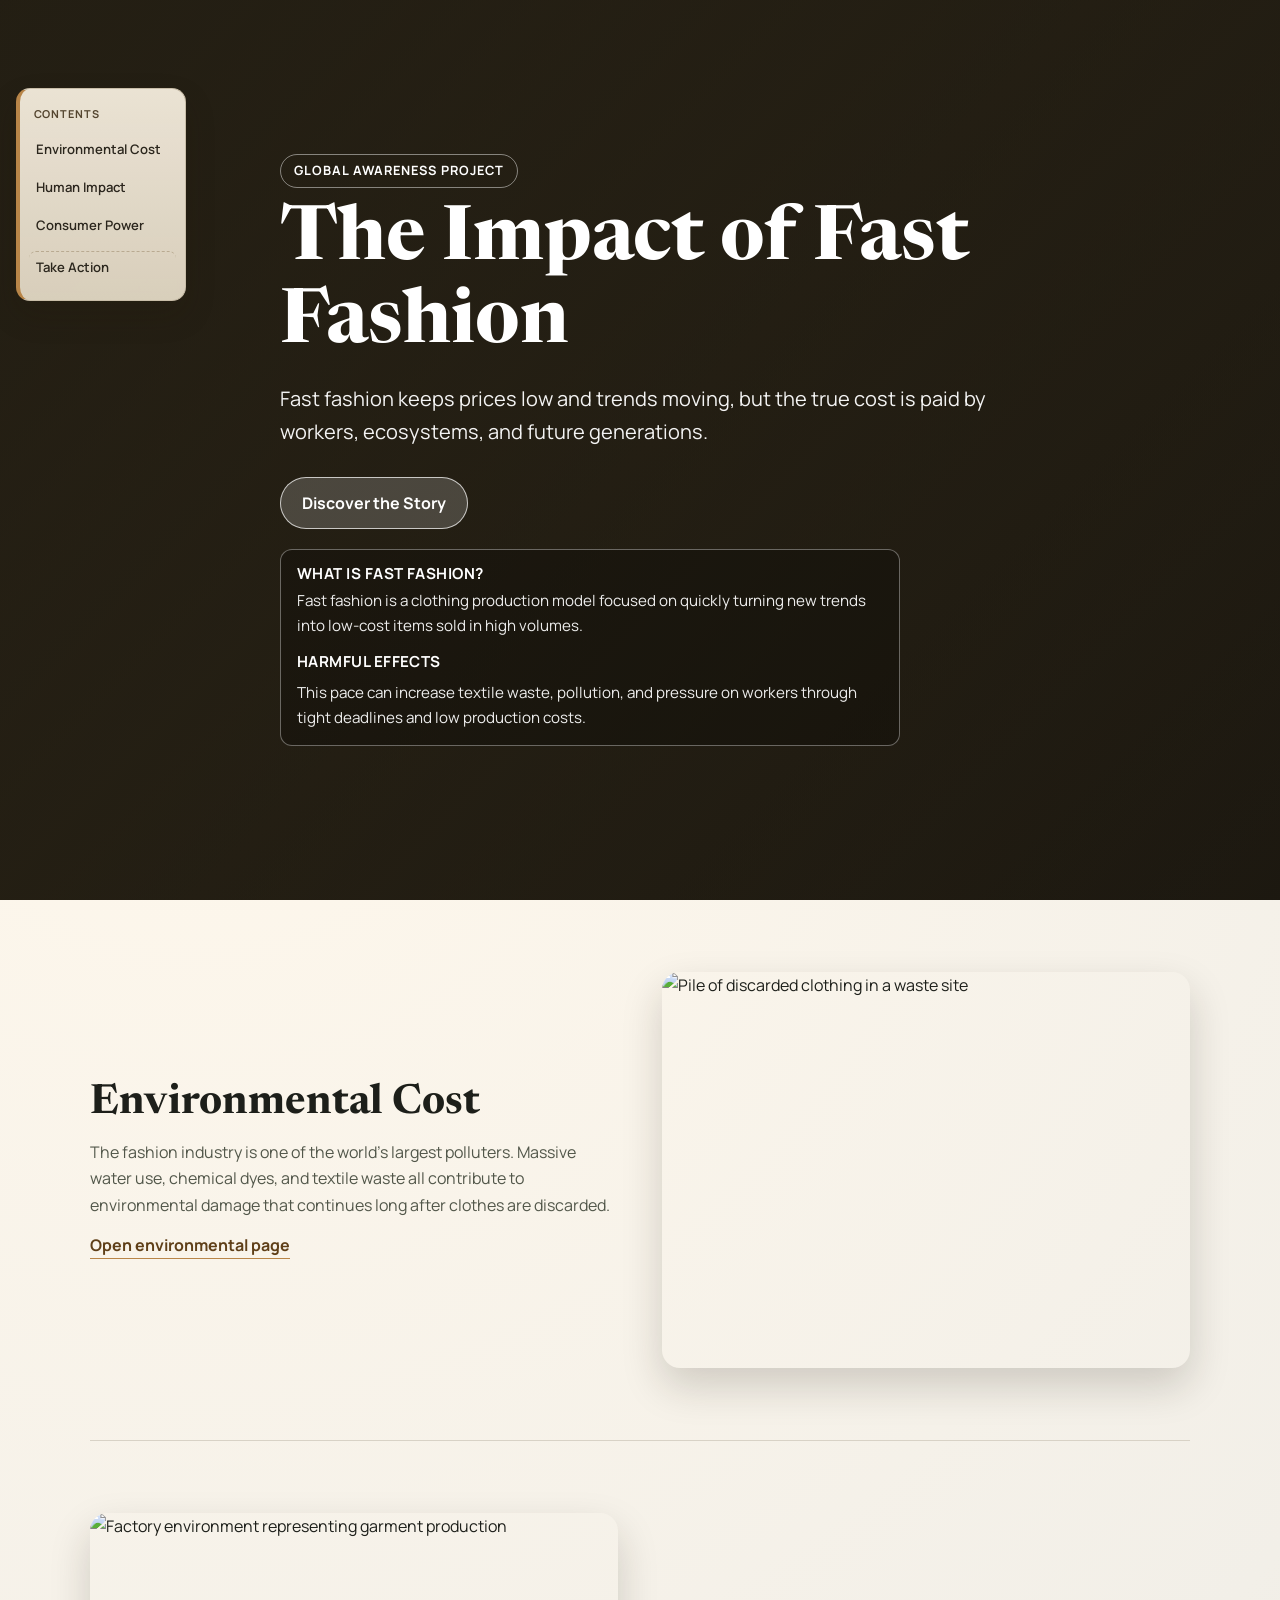
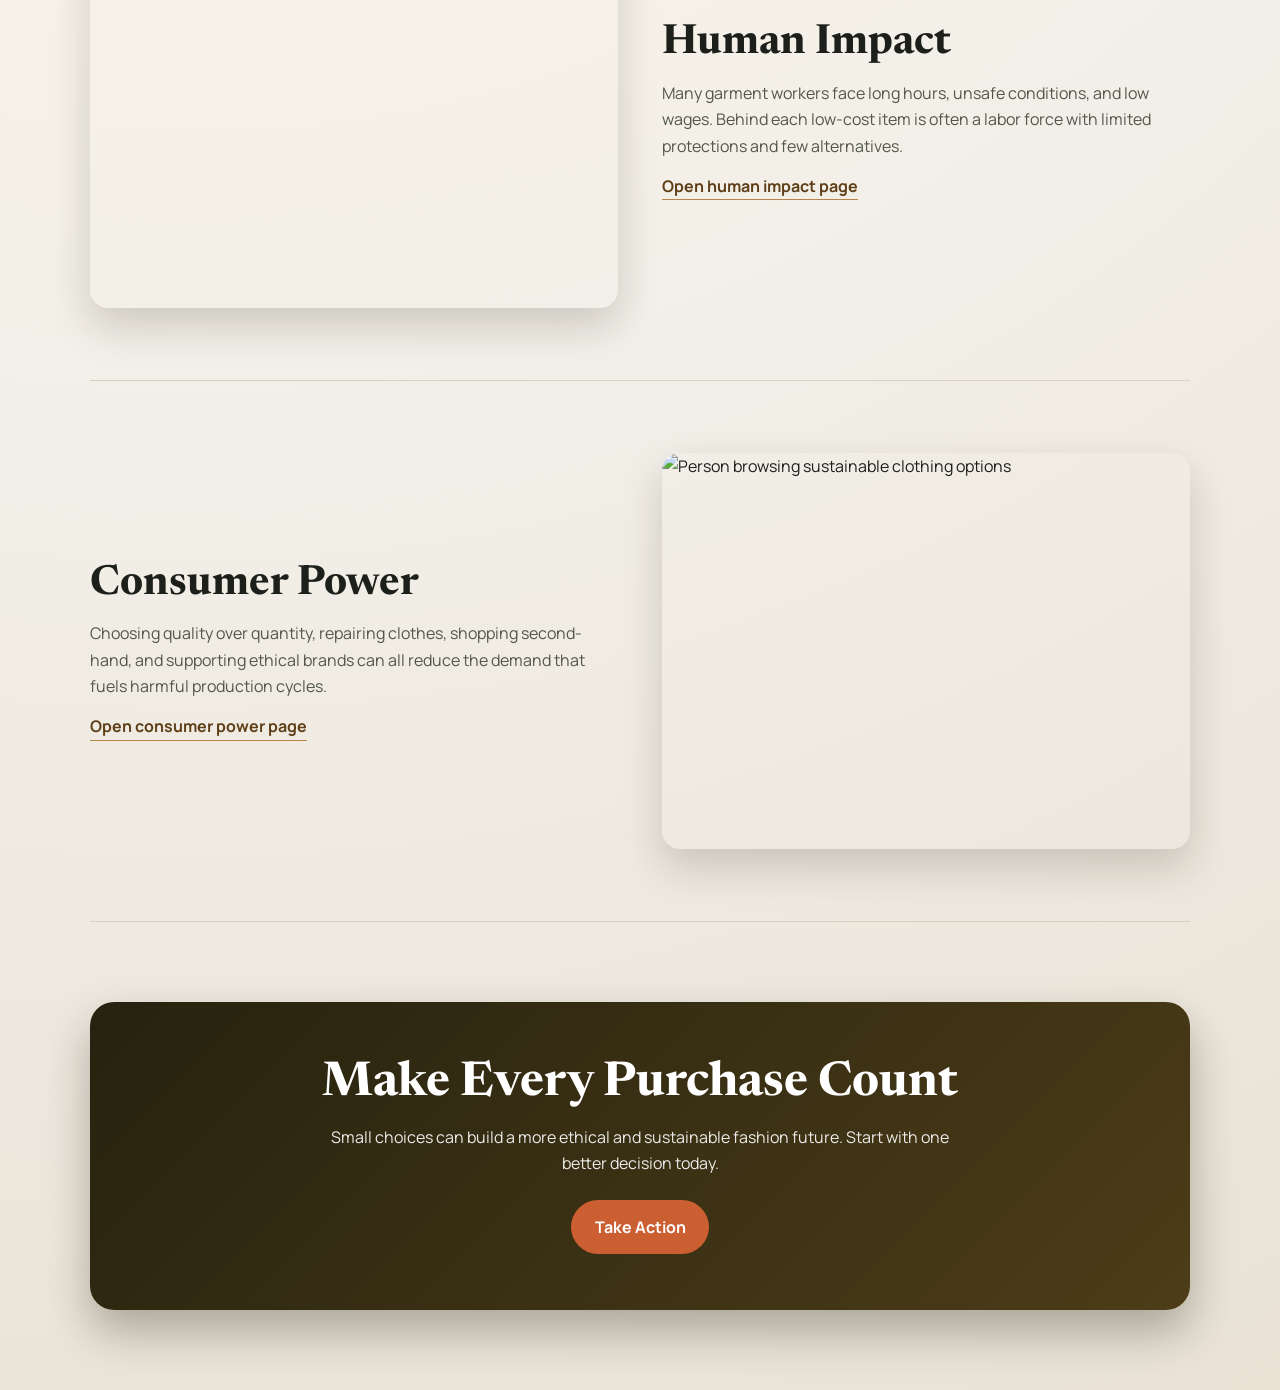
==== index.html @ 941bc2c7 "added new section" ====
<!doctype html>
<html lang="en">
  <head>
    <meta charset="UTF-8" />
    <meta name="viewport" content="width=device-width, initial-scale=1.0" />
    <title>The Impact of Fast Fashion</title>
    <meta
      name="description"
      content="Explore how fast fashion affects people, the planet, and what we can do to build a better future."
    />
    <link rel="preconnect" href="https://fonts.googleapis.com" />
    <link rel="preconnect" href="https://fonts.gstatic.com" crossorigin />
    <link
      href="https://fonts.googleapis.com/css2?family=Manrope:wght@400;500;700;800&family=Newsreader:opsz,wght@6..72,600;6..72,700&display=swap"
      rel="stylesheet"
    />
    <link rel="stylesheet" href="styles.css" />
  </head>
  <body>
    <nav class="toc" aria-label="Table of contents">
      <p class="toc-title">Contents</p>
      <a href="environmental.html">Environmental Cost</a>
      <a href="human-impact.html">Human Impact</a>
      <a href="consumer-power.html">Consumer Power</a>
      <a class="toc-separate-link" href="take-action.html">Take Action</a>
    </nav>

    <header class="hero" id="top" data-image-key="hero">
      <div class="overlay"></div>
      <div class="hero-content container">
        <p class="eyebrow">Global Awareness Project</p>
        <h1>The Impact of Fast Fashion</h1>
        <p class="intro">
          Fast fashion keeps prices low and trends moving, but the true cost is paid by workers,
          ecosystems, and future generations.
        </p>
        <a class="hero-link" href="#sections">Discover the Story</a>

        <section class="hero-explainer" aria-label="Fast fashion explainer">
          <h2>What is fast fashion?</h2>
          <p>
            Fast fashion is a clothing production model focused on quickly turning new trends into
            low-cost items sold in high volumes.
          </p>
          <h3>Harmful effects</h3>
          <p>
            This pace can increase textile waste, pollution, and pressure on workers through tight
            deadlines and low production costs.
          </p>
        </section>
      </div>
    </header>

    <main id="sections">
      <section class="content-section container reveal-section" id="environmental">
        <div class="text-block">
          <h2>Environmental Cost</h2>
          <p>
            The fashion industry is one of the world’s largest polluters. Massive water use,
            chemical dyes, and textile waste all contribute to environmental damage that continues
            long after clothes are discarded.
          </p>
          <p><a class="section-link" href="environmental.html">Open environmental page</a></p>
        </div>
        <div class="image-block">
          <img
            src="https://via.placeholder.com/1200x800?text=Add+Environmental+Image+URL"
            data-image-key="environmental"
            alt="Pile of discarded clothing in a waste site"
            loading="lazy"
          />
        </div>
      </section>

      <section class="content-section reverse container reveal-section" id="human">
        <div class="text-block">
          <h2>Human Impact</h2>
          <p>
            Many garment workers face long hours, unsafe conditions, and low wages. Behind each
            low-cost item is often a labor force with limited protections and few alternatives.
          </p>
          <p><a class="section-link" href="human-impact.html">Open human impact page</a></p>
        </div>
        <div class="image-block">
          <img
            src="https://via.placeholder.com/1200x800?text=Add+Human+Impact+Image+URL"
            data-image-key="human"
            alt="Factory environment representing garment production"
            loading="lazy"
          />
        </div>
      </section>

      <section class="content-section container reveal-section" id="consumer">
        <div class="text-block">
          <h2>Consumer Power</h2>
          <p>
            Choosing quality over quantity, repairing clothes, shopping second-hand, and supporting
            ethical brands can all reduce the demand that fuels harmful production cycles.
          </p>
          <p><a class="section-link" href="consumer-power.html">Open consumer power page</a></p>
        </div>
        <div class="image-block">
          <img
            src="https://via.placeholder.com/1200x800?text=Add+Consumer+Power+Image+URL"
            data-image-key="consumer"
            alt="Person browsing sustainable clothing options"
            loading="lazy"
          />
        </div>
      </section>

      <section class="cta reveal-section" id="action">
        <div class="container cta-inner">
          <h2>Make Every Purchase Count</h2>
          <p>
            Small choices can build a more ethical and sustainable fashion future. Start with one
            better decision today.
          </p>
          <div class="cta-actions">
            <a class="cta-button" href="take-action.html">Take Action</a>
          </div>
        </div>
      </section>
    </main>
    <script src="image-urls.js"></script>
    <script src="script.js"></script>
  </body>
</html>
---- styles.css ----
:root {
  --bg: #f2efe8;
  --surface: #fffdf8;
  --text: #1d1f1a;
  --muted: #52574a;
  --accent: #cc5f32;
  --accent-dark: #a24723;
  --line: #d8d2c6;
}

* {
  box-sizing: border-box;
  margin: 0;
  padding: 0;
}

html {
  scroll-behavior: smooth;
}

body {
  font-family: "Manrope", sans-serif;
  color: var(--text);
  background: radial-gradient(circle at 15% 20%, #fff8ec 0%, var(--bg) 55%, #e9e2d5 100%);
  line-height: 1.65;
}

img {
  display: block;
  width: 100%;
  height: auto;
}

.container {
  width: min(1100px, 92%);
  margin: 0 auto;
}

.toc {
  position: fixed;
  top: 5.5rem;
  bottom: auto;
  left: 1rem;
  z-index: 30;
  display: flex;
  flex-direction: column;
  gap: 0.35rem;
  justify-content: flex-start;
  width: min(170px, 24vw);
  max-height: 58vh;
  background: linear-gradient(180deg, rgba(243, 235, 220, 0.96), rgba(236, 226, 206, 0.9));
  border: 1px solid #c8bda8;
  border-left: 4px solid #b88548;
  border-radius: 14px;
  padding: 1rem 0.55rem;
  backdrop-filter: blur(4px);
  box-shadow: 0 14px 30px rgba(35, 26, 11, 0.2);
}

.toc-title {
  font-size: 0.68rem;
  letter-spacing: 0.08em;
  text-transform: uppercase;
  color: #54452f;
  font-weight: 700;
  margin-bottom: 0.35rem;
  padding: 0 0.3rem;
}

.toc a {
  text-decoration: none;
  color: #2b261d;
  font-size: 0.82rem;
  font-weight: 600;
  padding: 0.45rem 0.45rem;
  border-radius: 7px;
  line-height: 1.35;
}

.toc a:hover {
  background: rgba(255, 255, 255, 0.45);
}

.toc-separate-link {
  margin-top: 0.25rem;
  border-top: 1px dashed #b9aa91;
  padding-top: 0.65rem;
  font-size: 0.76rem;
  color: #5f3f18;
}

.section-link {
  display: inline-block;
  margin-top: 0.85rem;
  text-decoration: none;
  color: #5f3f18;
  font-weight: 700;
  border-bottom: 1px solid #b88548;
}

.section-link:hover {
  color: #3a2710;
}

#environmental,
#human,
#consumer,
#action {
  scroll-margin-top: 1rem;
}

.hero {
  position: relative;
  min-height: 100vh;
  display: grid;
  align-items: center;
  background-image: var(--hero-image, linear-gradient(135deg, #42361f, #1f1a11));
  background-size: cover;
  background-position: center;
  isolation: isolate;
}

.overlay {
  position: absolute;
  inset: 0;
  background: linear-gradient(135deg, rgba(22, 20, 14, 0.7), rgba(22, 20, 14, 0.3));
  z-index: -1;
}

.hero-content {
  color: #fff;
  max-width: 720px;
  animation: rise 0.9s ease-out;
}

.eyebrow {
  display: inline-block;
  margin-bottom: 0.8rem;
  padding: 0.35rem 0.8rem;
  border: 1px solid rgba(255, 255, 255, 0.45);
  border-radius: 999px;
  font-size: 0.8rem;
  letter-spacing: 0.08em;
  text-transform: uppercase;
  font-weight: 700;
}

h1,
h2 {
  font-family: "Newsreader", serif;
  line-height: 1.1;
}

h1 {
  font-size: clamp(2.4rem, 6vw, 4.7rem);
  margin-bottom: 1rem;
}

.intro {
  font-size: clamp(1rem, 2.1vw, 1.25rem);
  max-width: 60ch;
  margin-bottom: 1.8rem;
  color: rgba(255, 255, 255, 0.95);
}

.hero-link,
.cta-button {
  display: inline-block;
  text-decoration: none;
  font-weight: 700;
  border-radius: 999px;
  transition: transform 0.2s ease, background-color 0.2s ease;
}

.hero-link {
  background: rgba(255, 255, 255, 0.18);
  color: #fff;
  border: 1px solid rgba(255, 255, 255, 0.7);
  padding: 0.75rem 1.3rem;
}

.hero-link:hover {
  background: rgba(255, 255, 255, 0.29);
  transform: translateY(-2px);
}

.hero-explainer {
  margin-top: 1.25rem;
  max-width: 62ch;
  background: rgba(0, 0, 0, 0.24);
  border: 1px solid rgba(255, 255, 255, 0.35);
  border-radius: 12px;
  padding: 0.95rem 1rem;
}

.hero-explainer h2,
.hero-explainer h3 {
  font-family: "Manrope", sans-serif;
  font-size: 0.95rem;
  letter-spacing: 0.03em;
  text-transform: uppercase;
  margin-bottom: 0.35rem;
}

.hero-explainer h3 {
  margin-top: 0.7rem;
}

.hero-explainer p {
  font-size: 0.95rem;
  color: rgba(255, 255, 255, 0.92);
}

.content-section {
  display: grid;
  grid-template-columns: 1fr 1fr;
  gap: clamp(1.2rem, 3.5vw, 3rem);
  align-items: center;
  padding: clamp(2rem, 7vw, 4.5rem) 0;
  border-bottom: 1px solid var(--line);
}

.reveal-section {
  opacity: 0;
  transform: translateY(24px);
  transition: opacity 0.7s ease, transform 0.7s ease;
}

.reveal-section.is-visible {
  opacity: 1;
  transform: translateY(0);
}

.content-section.reverse .text-block {
  order: 2;
}

.content-section.reverse .image-block {
  order: 1;
}

.text-block h2 {
  font-size: clamp(1.8rem, 4vw, 2.6rem);
  margin-bottom: 0.8rem;
}

.text-block p {
  color: var(--muted);
  max-width: 58ch;
}

.image-block img {
  border-radius: 18px;
  aspect-ratio: 4 / 3;
  object-fit: cover;
  box-shadow: 0 18px 40px rgba(34, 28, 18, 0.18);
}

.cta {
  padding: clamp(3rem, 8vw, 5rem) 0;
}

.cta-inner {
  text-align: center;
  background: linear-gradient(135deg, #26220f, #4d3d18);
  color: #fff;
  border-radius: 24px;
  padding: clamp(2rem, 6vw, 3.5rem) clamp(1rem, 4vw, 2.5rem);
  box-shadow: 0 22px 45px rgba(28, 22, 11, 0.3);
}

.cta-inner h2 {
  font-size: clamp(2rem, 4.5vw, 3rem);
  margin-bottom: 0.8rem;
}

.cta-inner p {
  margin: 0 auto 1.5rem;
  max-width: 62ch;
  color: rgba(255, 255, 255, 0.9);
}

.cta-button {
  background: var(--accent);
  color: #fff;
  padding: 0.85rem 1.45rem;
}

.cta-button:hover {
  background: var(--accent-dark);
  transform: translateY(-2px);
}

.cta-actions {
  display: flex;
  justify-content: center;
  gap: 0.8rem;
  flex-wrap: wrap;
}

.cta-button-secondary {
  background: transparent;
  border: 1px solid rgba(255, 255, 255, 0.75);
}

.cta-button-secondary:hover {
  background: rgba(255, 255, 255, 0.15);
}

.back-home-wrap {
  margin-top: 2.5rem;
  padding-top: 1.2rem;
  border-top: 1px solid var(--line);
  text-align: center;
}

@media (max-width: 860px) {
  .toc {
    display: none;
  }

  .content-section,
  .content-section.reverse {
    grid-template-columns: 1fr;
  }

  .content-section.reverse .text-block,
  .content-section.reverse .image-block {
    order: initial;
  }

  .image-block {
    order: -1;
  }

  .hero {
    background-position: center top;
  }
}

@media (prefers-reduced-motion: reduce) {
  .reveal-section {
    opacity: 1;
    transform: none;
    transition: none;
  }

  * {
    animation-duration: 0.01ms !important;
    animation-iteration-count: 1 !important;
    transition-duration: 0.01ms !important;
    scroll-behavior: auto !important;
  }
}

@keyframes rise {
  from {
    transform: translateY(18px);
    opacity: 0;
  }

  to {
    transform: translateY(0);
    opacity: 1;
  }
}
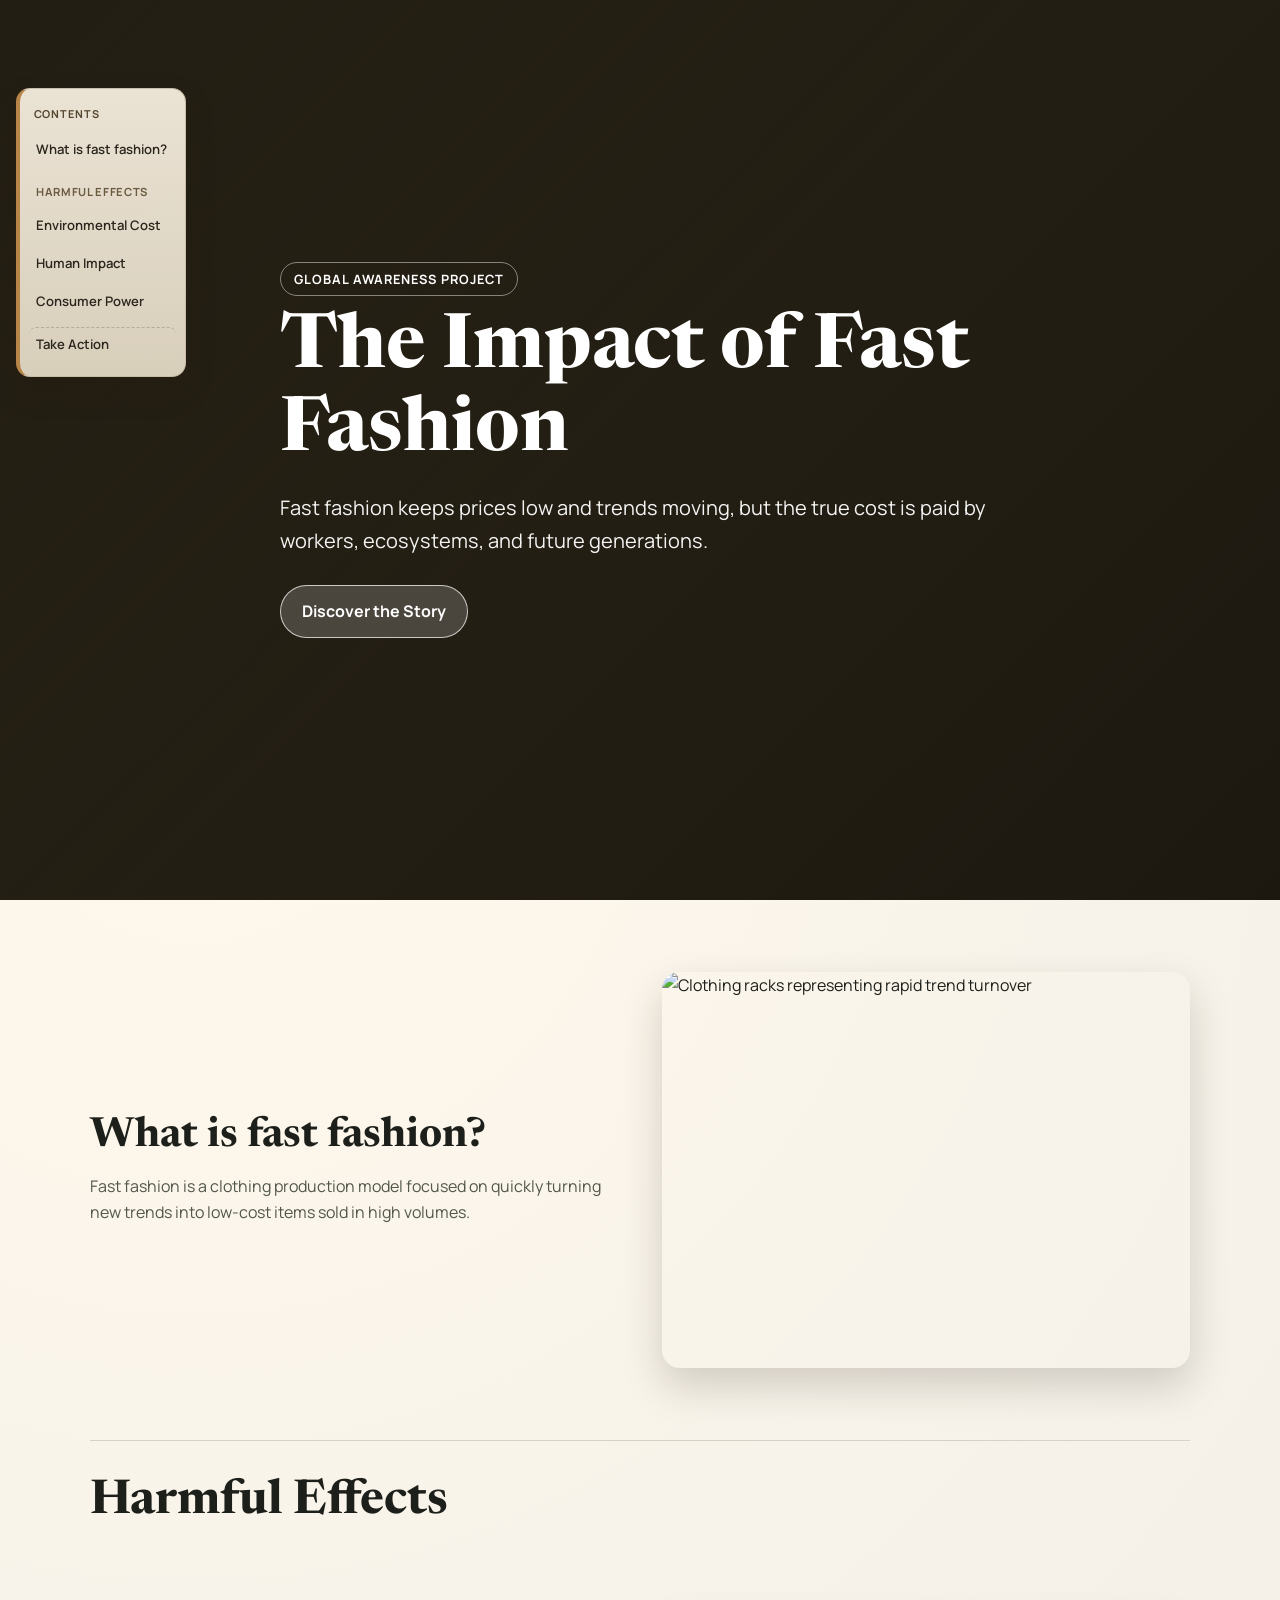
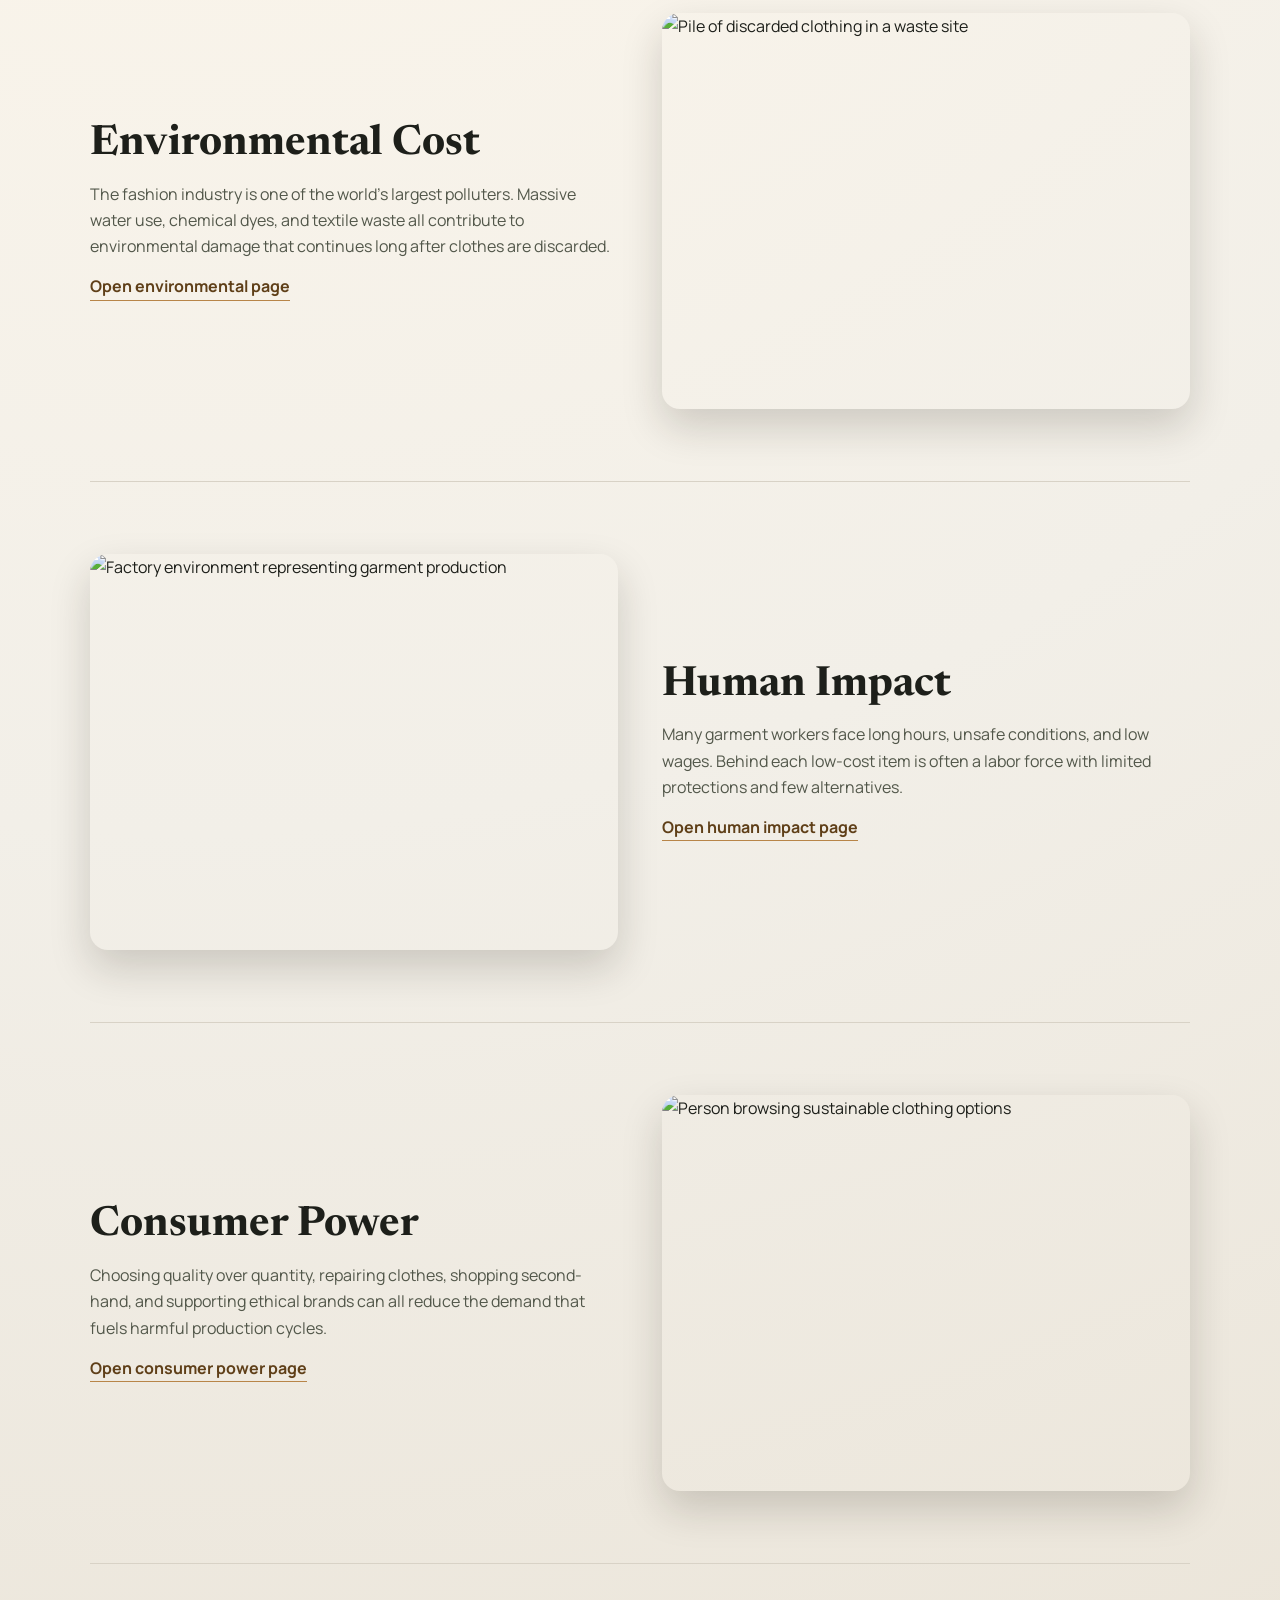
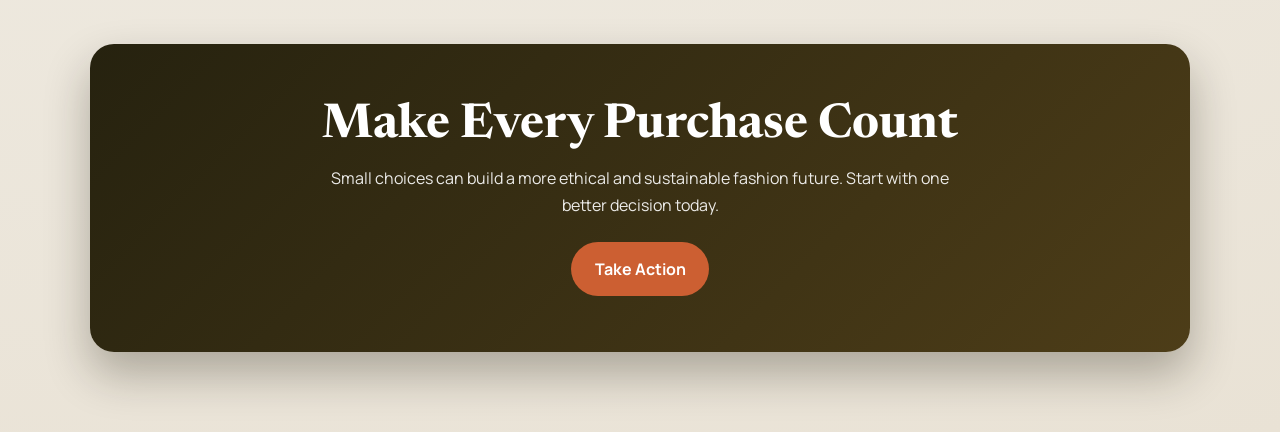
==== commit daa58049: "added harmful effects section" ====
--- a/index.html
+++ b/index.html
@@ -19,6 +19,8 @@
   <body>
     <nav class="toc" aria-label="Table of contents">
       <p class="toc-title">Contents</p>
+      <a href="#what-is-fast-fashion">What is fast fashion?</a>
+      <p class="toc-group-label">Harmful Effects</p>
       <a href="environmental.html">Environmental Cost</a>
       <a href="human-impact.html">Human Impact</a>
       <a href="consumer-power.html">Consumer Power</a>
@@ -35,23 +37,32 @@
           ecosystems, and future generations.
         </p>
         <a class="hero-link" href="#sections">Discover the Story</a>
+      </div>
+    </header>
 
-        <section class="hero-explainer" aria-label="Fast fashion explainer">
+    <main id="sections">
+      <section class="content-section container reveal-section" id="what-is-fast-fashion">
+        <div class="text-block">
           <h2>What is fast fashion?</h2>
           <p>
             Fast fashion is a clothing production model focused on quickly turning new trends into
             low-cost items sold in high volumes.
           </p>
-          <h3>Harmful effects</h3>
-          <p>
-            This pace can increase textile waste, pollution, and pressure on workers through tight
-            deadlines and low production costs.
-          </p>
-        </section>
-      </div>
-    </header>
+        </div>
+        <div class="image-block">
+          <img
+            src="https://via.placeholder.com/1200x800?text=Add+Fast+Fashion+Image+URL"
+            data-image-key="what-is"
+            alt="Clothing racks representing rapid trend turnover"
+            loading="lazy"
+          />
+        </div>
+      </section>
 
-    <main id="sections">
+      <section class="harmful-effects-title container reveal-section" aria-label="Harmful effects heading">
+        <h2>Harmful Effects</h2>
+      </section>
+
       <section class="content-section container reveal-section" id="environmental">
         <div class="text-block">
           <h2>Environmental Cost</h2>
--- a/styles.css
+++ b/styles.css
@@ -81,6 +81,16 @@
   background: rgba(255, 255, 255, 0.45);
 }
 
+.toc-group-label {
+  margin-top: 0.25rem;
+  padding: 0.45rem 0.45rem 0.2rem;
+  font-size: 0.7rem;
+  letter-spacing: 0.06em;
+  text-transform: uppercase;
+  color: #6a5a40;
+  font-weight: 700;
+}
+
 .toc-separate-link {
   margin-top: 0.25rem;
   border-top: 1px dashed #b9aa91;
@@ -102,6 +112,7 @@
   color: #3a2710;
 }
 
+#what-is-fast-fashion,
 #environmental,
 #human,
 #consumer,
@@ -184,33 +195,6 @@
   transform: translateY(-2px);
 }
 
-.hero-explainer {
-  margin-top: 1.25rem;
-  max-width: 62ch;
-  background: rgba(0, 0, 0, 0.24);
-  border: 1px solid rgba(255, 255, 255, 0.35);
-  border-radius: 12px;
-  padding: 0.95rem 1rem;
-}
-
-.hero-explainer h2,
-.hero-explainer h3 {
-  font-family: "Manrope", sans-serif;
-  font-size: 0.95rem;
-  letter-spacing: 0.03em;
-  text-transform: uppercase;
-  margin-bottom: 0.35rem;
-}
-
-.hero-explainer h3 {
-  margin-top: 0.7rem;
-}
-
-.hero-explainer p {
-  font-size: 0.95rem;
-  color: rgba(255, 255, 255, 0.92);
-}
-
 .content-section {
   display: grid;
   grid-template-columns: 1fr 1fr;
@@ -220,6 +204,14 @@
   border-bottom: 1px solid var(--line);
 }
 
+.harmful-effects-title {
+  padding: 2.2rem 0 0.8rem;
+}
+
+.harmful-effects-title h2 {
+  font-size: clamp(2rem, 4.8vw, 3rem);
+}
+
 .reveal-section {
   opacity: 0;
   transform: translateY(24px);
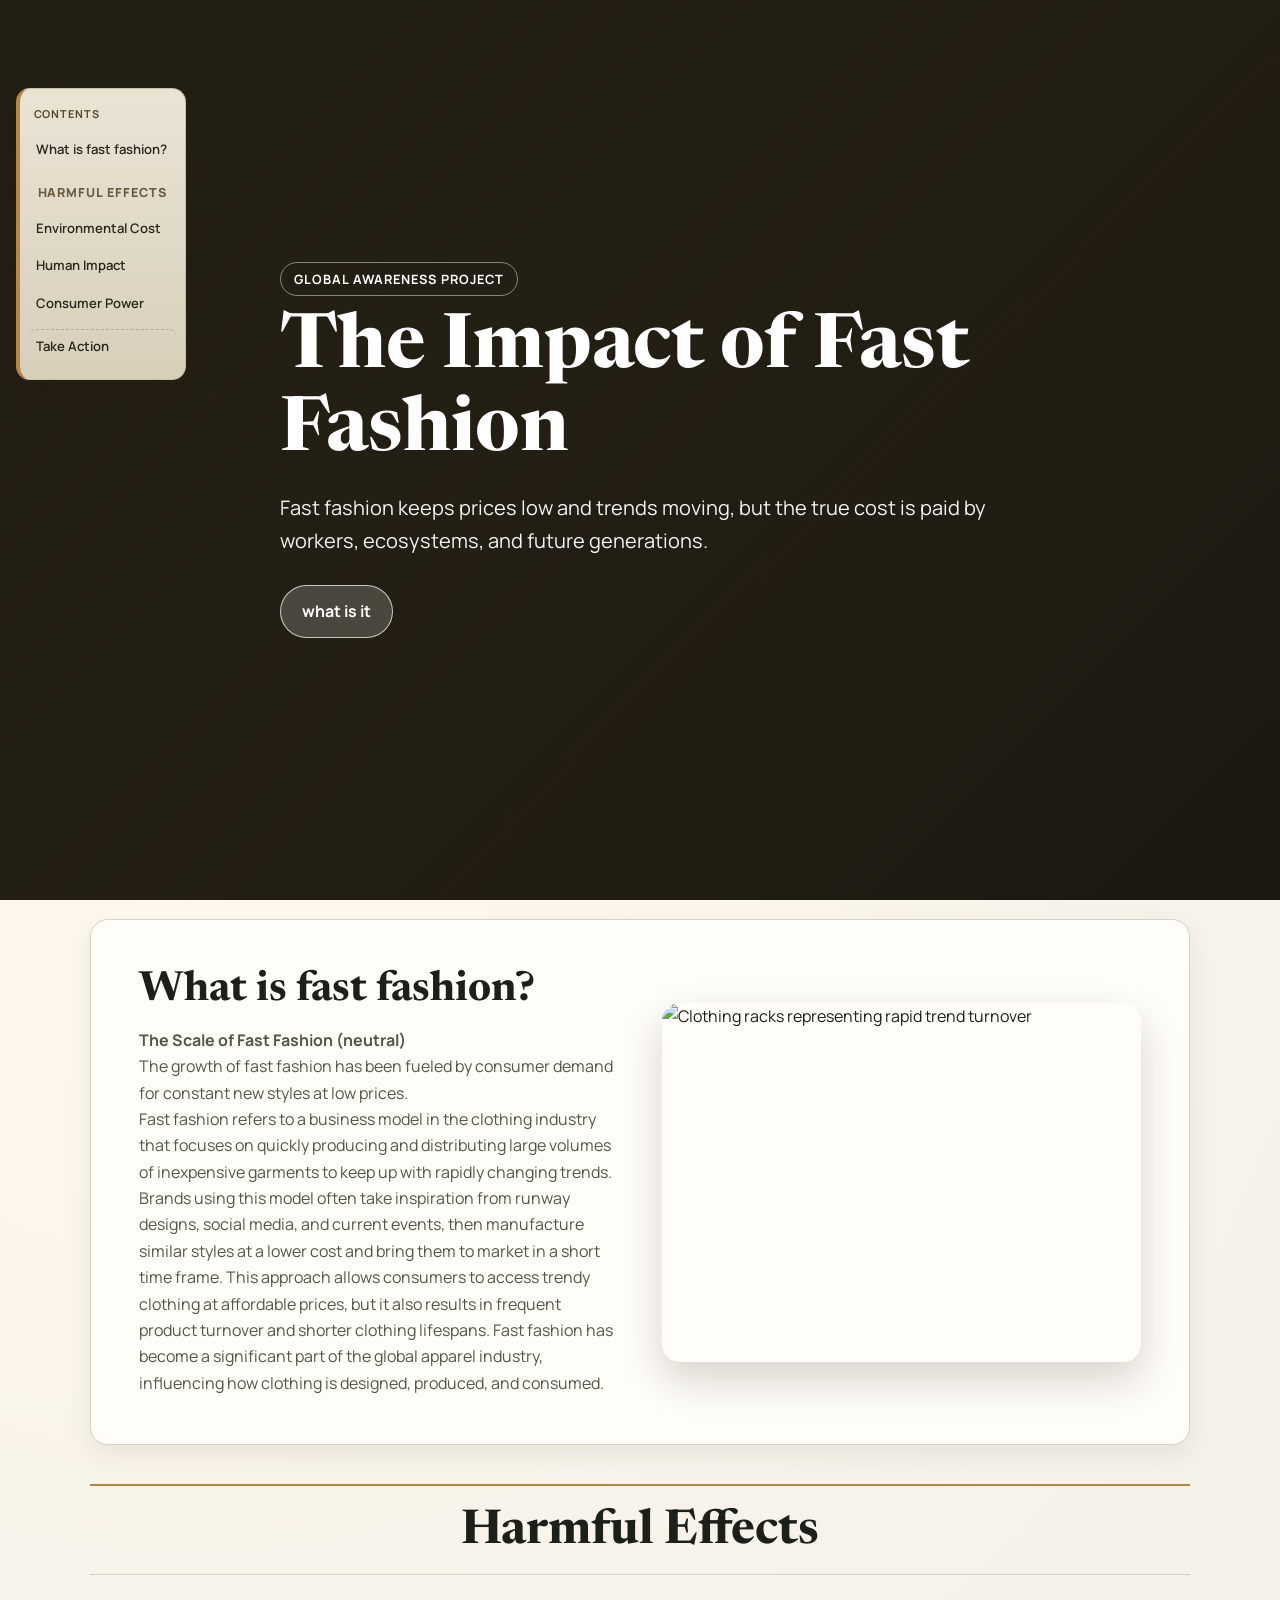
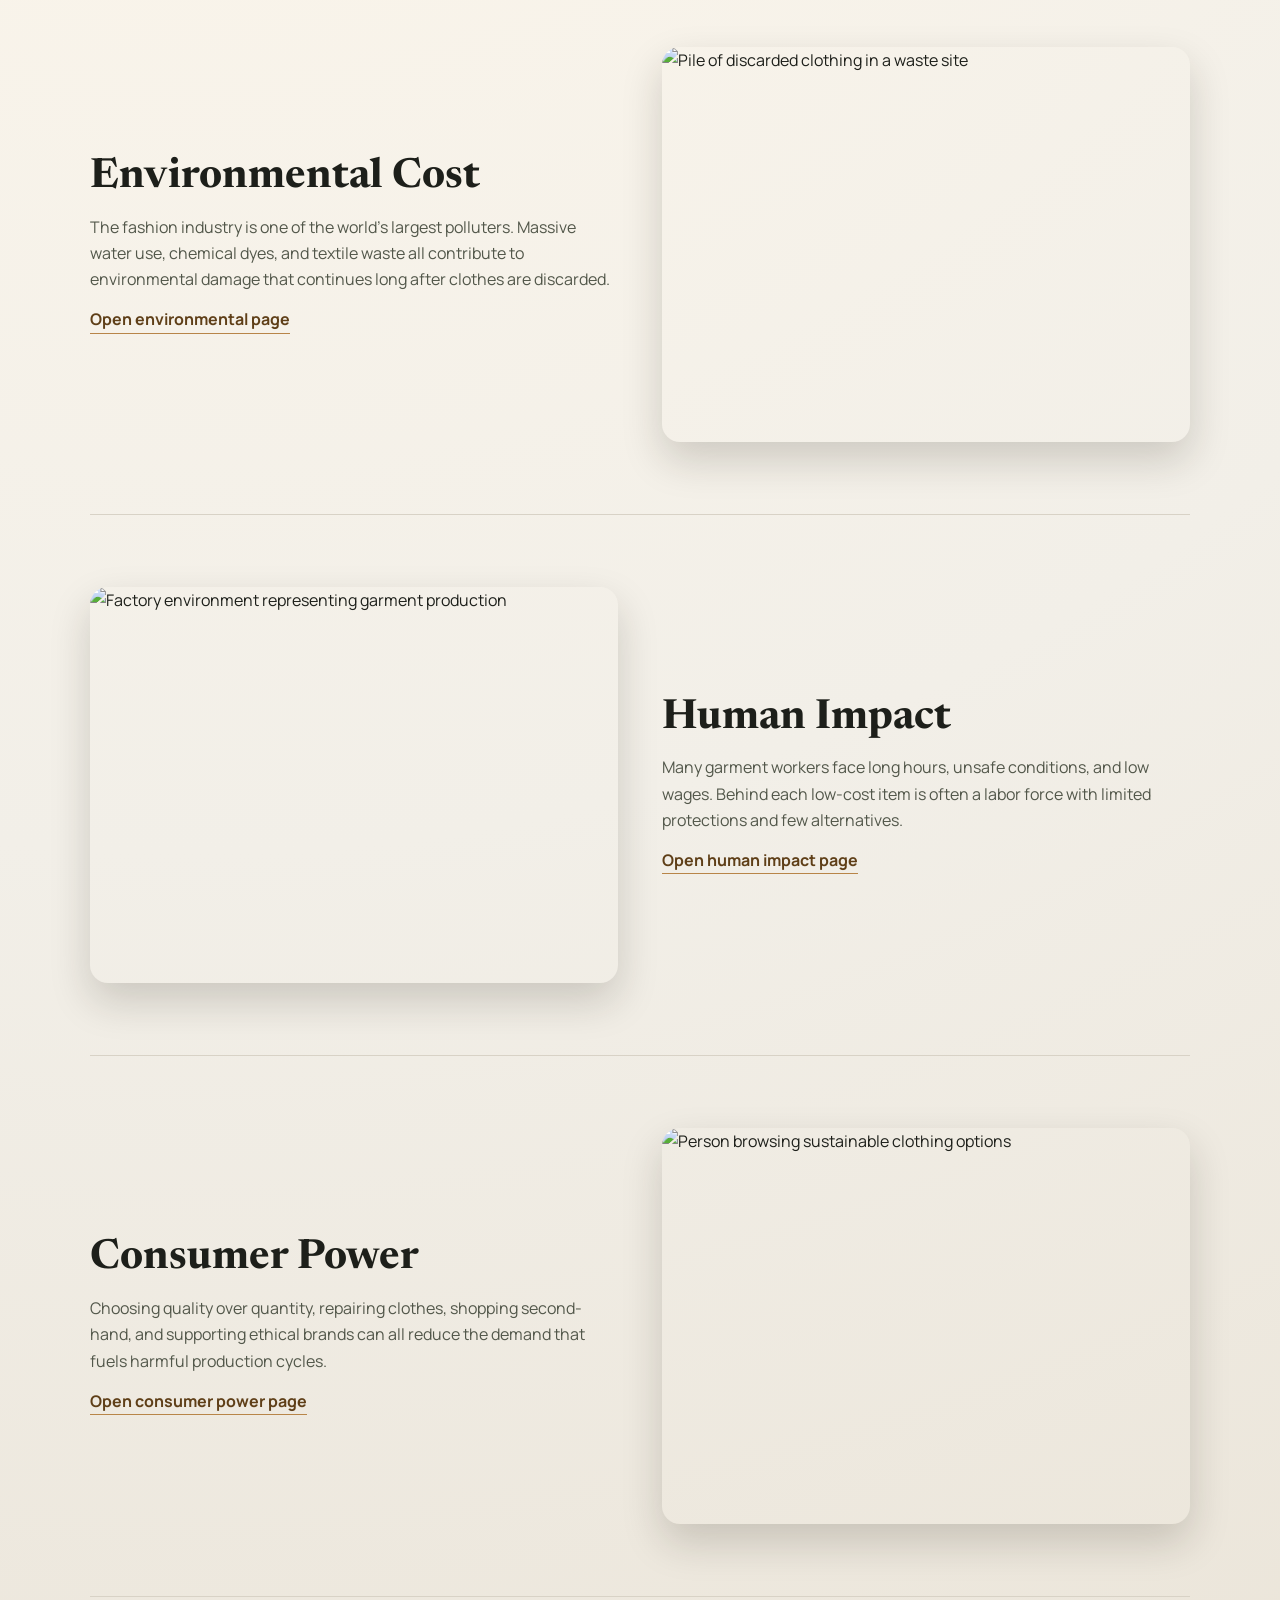
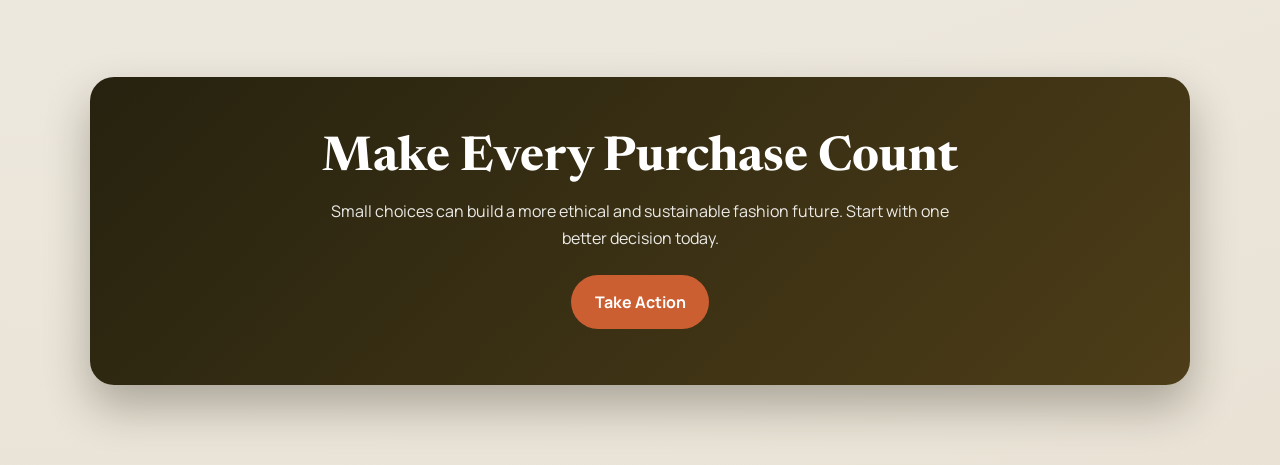
==== commit 49417dc9: "edit titlepage" ====
--- a/index.html
+++ b/index.html
@@ -20,7 +20,7 @@
     <nav class="toc" aria-label="Table of contents">
       <p class="toc-title">Contents</p>
       <a href="#what-is-fast-fashion">What is fast fashion?</a>
-      <p class="toc-group-label">Harmful Effects</p>
+      <p class="toc-group-label">HARMFUL EFFECTS</p>
       <a href="environmental.html">Environmental Cost</a>
       <a href="human-impact.html">Human Impact</a>
       <a href="consumer-power.html">Consumer Power</a>
@@ -36,17 +36,31 @@
           Fast fashion keeps prices low and trends moving, but the true cost is paid by workers,
           ecosystems, and future generations.
         </p>
-        <a class="hero-link" href="#sections">Discover the Story</a>
+        <a class="hero-link" href="#what-is-fast-fashion">what is it</a>
       </div>
     </header>
 
     <main id="sections">
-      <section class="content-section container reveal-section" id="what-is-fast-fashion">
+      <section class="content-section container reveal-section what-is-section" id="what-is-fast-fashion">
         <div class="text-block">
           <h2>What is fast fashion?</h2>
           <p>
-            Fast fashion is a clothing production model focused on quickly turning new trends into
-            low-cost items sold in high volumes.
+            <strong>The Scale of Fast Fashion (neutral)</strong>
+          </p>
+          <p>
+            The growth of fast fashion has been fueled by consumer demand for constant new styles
+            at low prices.
+          </p>
+          <p>
+            Fast fashion refers to a business model in the clothing industry that focuses on
+            quickly producing and distributing large volumes of inexpensive garments to keep up with
+            rapidly changing trends. Brands using this model often take inspiration from runway
+            designs, social media, and current events, then manufacture similar styles at a lower
+            cost and bring them to market in a short time frame. This approach allows consumers to
+            access trendy clothing at affordable prices, but it also results in frequent product
+            turnover and shorter clothing lifespans. Fast fashion has become a significant part of
+            the global apparel industry, influencing how clothing is designed, produced, and
+            consumed.
           </p>
         </div>
         <div class="image-block">
--- a/styles.css
+++ b/styles.css
@@ -84,11 +84,11 @@
 .toc-group-label {
   margin-top: 0.25rem;
   padding: 0.45rem 0.45rem 0.2rem;
-  font-size: 0.7rem;
-  letter-spacing: 0.06em;
-  text-transform: uppercase;
+  font-size: 0.78rem;
+  letter-spacing: 0.08em;
   color: #6a5a40;
-  font-weight: 700;
+  font-weight: 800;
+  text-align: center;
 }
 
 .toc-separate-link {
@@ -204,8 +204,21 @@
   border-bottom: 1px solid var(--line);
 }
 
+.what-is-section {
+  background: var(--surface);
+  margin-top: 1.2rem;
+  border: 1px solid var(--line);
+  border-radius: 18px;
+  padding: clamp(1.5rem, 5vw, 3rem);
+  box-shadow: 0 10px 24px rgba(40, 32, 20, 0.08);
+}
+
 .harmful-effects-title {
-  padding: 2.2rem 0 0.8rem;
+  margin-top: 2.4rem;
+  padding: 1.3rem 1.1rem 0.9rem;
+  border-top: 2px solid #b88548;
+  border-bottom: 1px solid var(--line);
+  text-align: center;
 }
 
 .harmful-effects-title h2 {
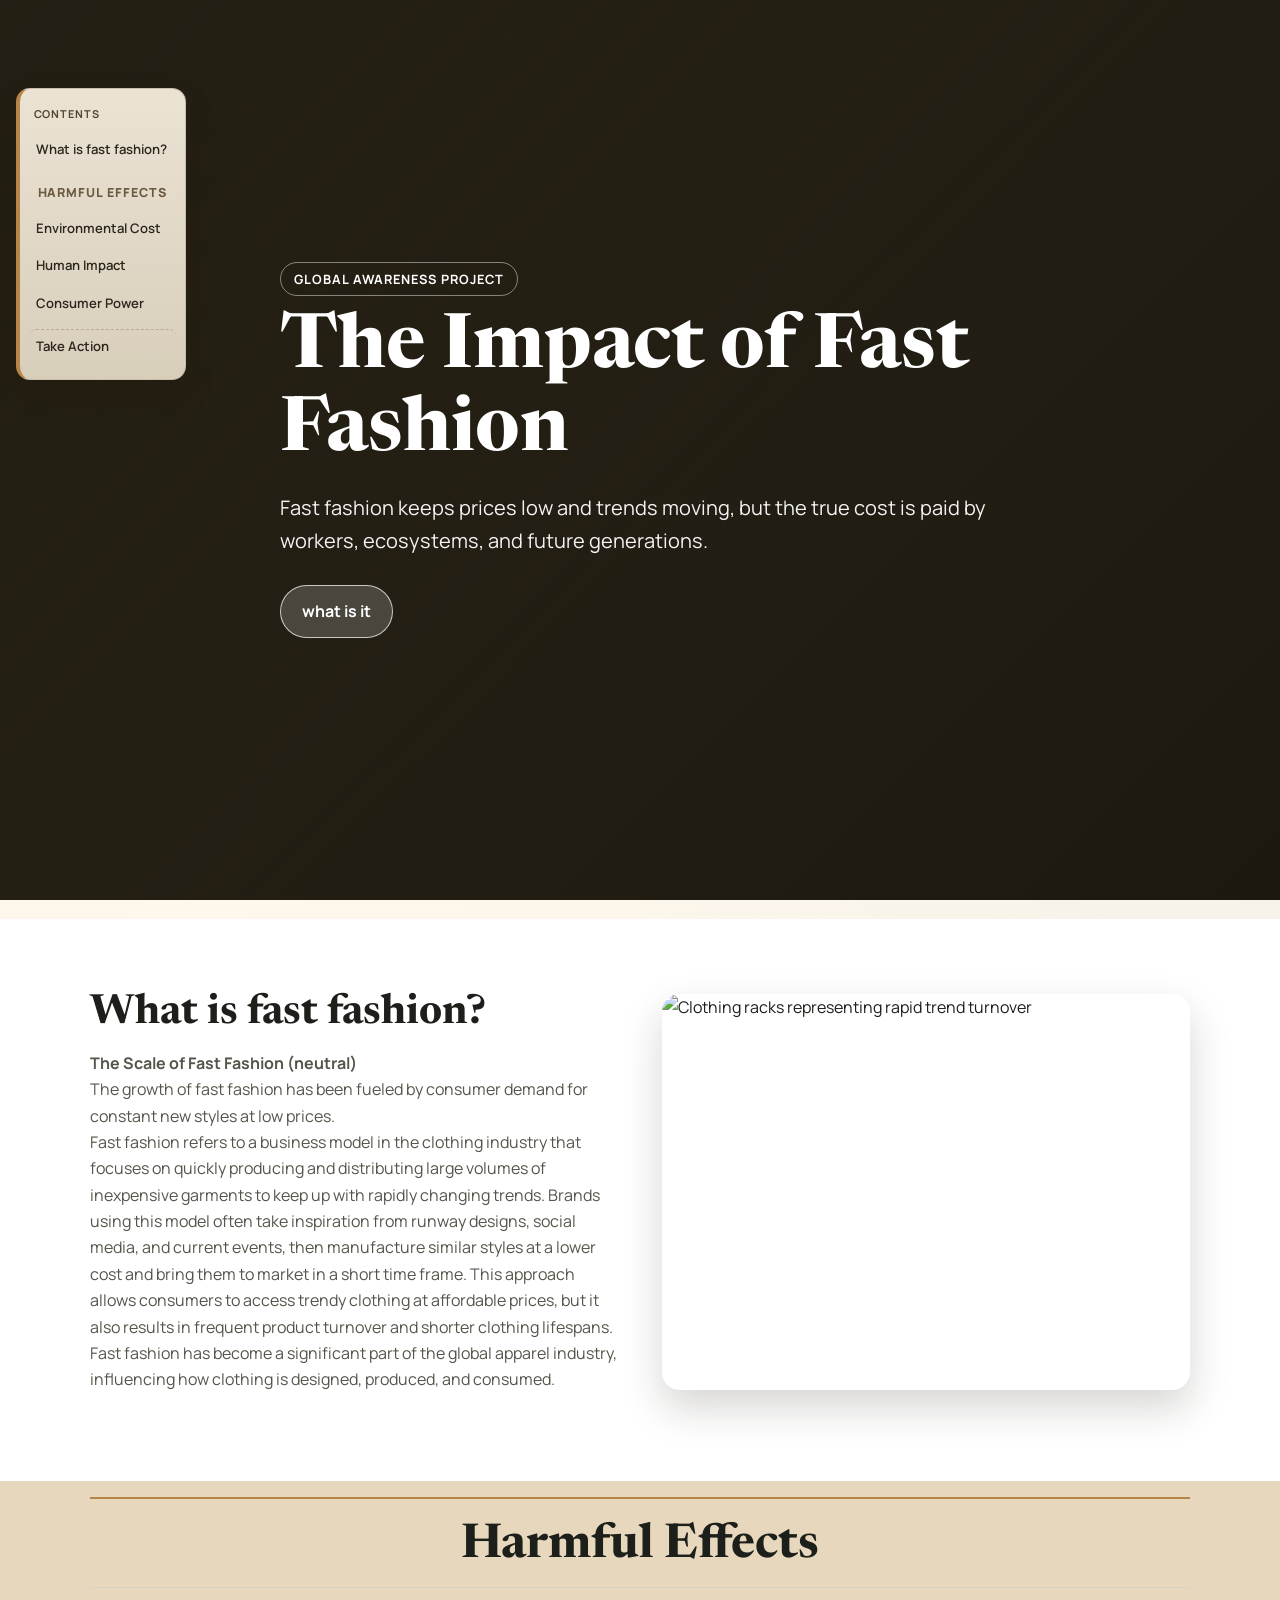
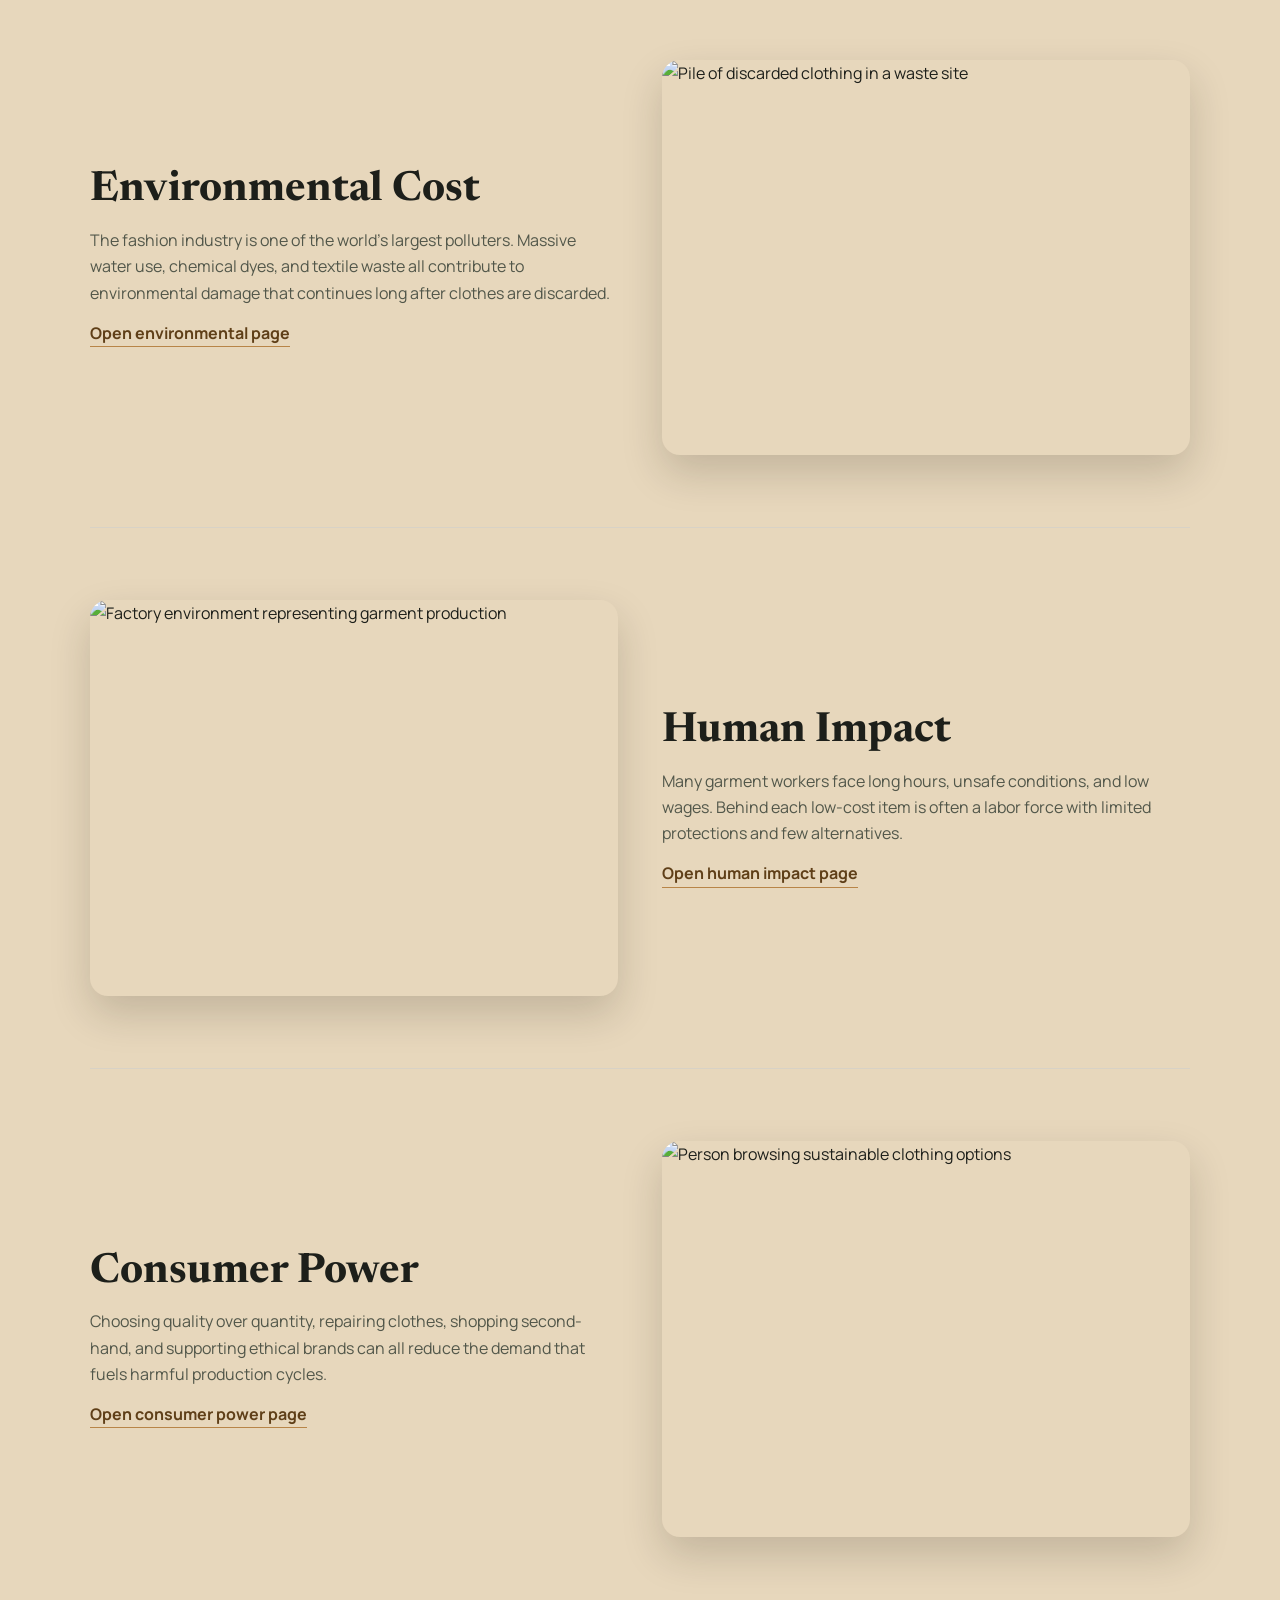
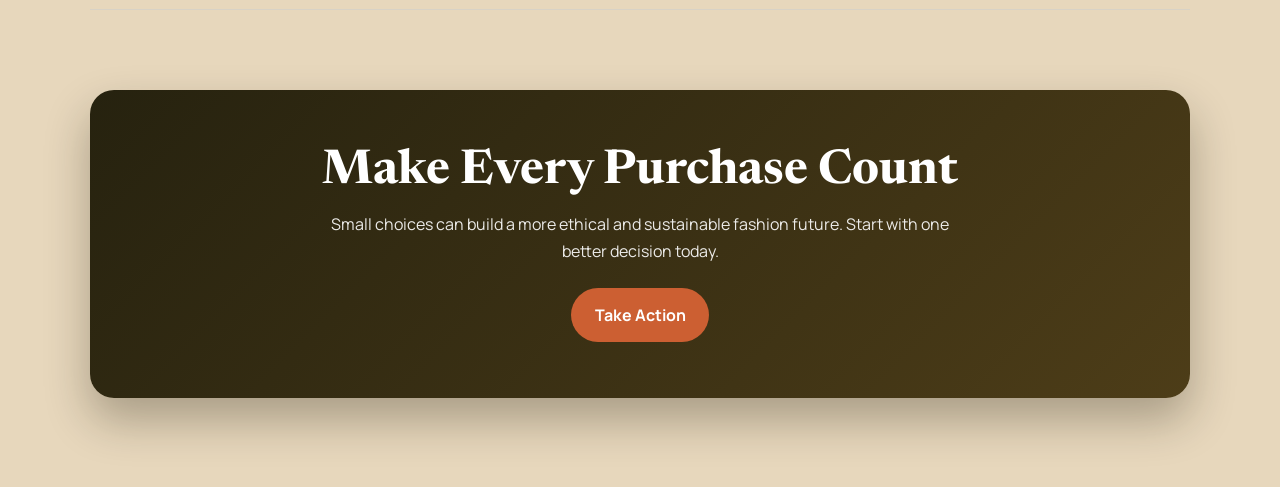
==== commit ec9d6829: "added image" ====
--- a/index.html
+++ b/index.html
@@ -73,80 +73,82 @@
         </div>
       </section>
 
-      <section class="harmful-effects-title container reveal-section" aria-label="Harmful effects heading">
-        <h2>Harmful Effects</h2>
-      </section>
+      <div class="harmful-zone">
+        <section class="harmful-effects-title container reveal-section" aria-label="Harmful effects heading">
+          <h2>Harmful Effects</h2>
+        </section>
 
-      <section class="content-section container reveal-section" id="environmental">
-        <div class="text-block">
-          <h2>Environmental Cost</h2>
-          <p>
-            The fashion industry is one of the world’s largest polluters. Massive water use,
-            chemical dyes, and textile waste all contribute to environmental damage that continues
-            long after clothes are discarded.
-          </p>
-          <p><a class="section-link" href="environmental.html">Open environmental page</a></p>
-        </div>
-        <div class="image-block">
-          <img
-            src="https://via.placeholder.com/1200x800?text=Add+Environmental+Image+URL"
-            data-image-key="environmental"
-            alt="Pile of discarded clothing in a waste site"
-            loading="lazy"
-          />
-        </div>
-      </section>
+        <section class="content-section container reveal-section" id="environmental">
+          <div class="text-block">
+            <h2>Environmental Cost</h2>
+            <p>
+              The fashion industry is one of the world’s largest polluters. Massive water use,
+              chemical dyes, and textile waste all contribute to environmental damage that continues
+              long after clothes are discarded.
+            </p>
+            <p><a class="section-link" href="environmental.html">Open environmental page</a></p>
+          </div>
+          <div class="image-block">
+            <img
+              src="https://via.placeholder.com/1200x800?text=Add+Environmental+Image+URL"
+              data-image-key="environmental"
+              alt="Pile of discarded clothing in a waste site"
+              loading="lazy"
+            />
+          </div>
+        </section>
 
-      <section class="content-section reverse container reveal-section" id="human">
-        <div class="text-block">
-          <h2>Human Impact</h2>
-          <p>
-            Many garment workers face long hours, unsafe conditions, and low wages. Behind each
-            low-cost item is often a labor force with limited protections and few alternatives.
-          </p>
-          <p><a class="section-link" href="human-impact.html">Open human impact page</a></p>
-        </div>
-        <div class="image-block">
-          <img
-            src="https://via.placeholder.com/1200x800?text=Add+Human+Impact+Image+URL"
-            data-image-key="human"
-            alt="Factory environment representing garment production"
-            loading="lazy"
-          />
-        </div>
-      </section>
+        <section class="content-section reverse container reveal-section" id="human">
+          <div class="text-block">
+            <h2>Human Impact</h2>
+            <p>
+              Many garment workers face long hours, unsafe conditions, and low wages. Behind each
+              low-cost item is often a labor force with limited protections and few alternatives.
+            </p>
+            <p><a class="section-link" href="human-impact.html">Open human impact page</a></p>
+          </div>
+          <div class="image-block">
+            <img
+              src="https://via.placeholder.com/1200x800?text=Add+Human+Impact+Image+URL"
+              data-image-key="human"
+              alt="Factory environment representing garment production"
+              loading="lazy"
+            />
+          </div>
+        </section>
 
-      <section class="content-section container reveal-section" id="consumer">
-        <div class="text-block">
-          <h2>Consumer Power</h2>
-          <p>
-            Choosing quality over quantity, repairing clothes, shopping second-hand, and supporting
-            ethical brands can all reduce the demand that fuels harmful production cycles.
-          </p>
-          <p><a class="section-link" href="consumer-power.html">Open consumer power page</a></p>
-        </div>
-        <div class="image-block">
-          <img
-            src="https://via.placeholder.com/1200x800?text=Add+Consumer+Power+Image+URL"
-            data-image-key="consumer"
-            alt="Person browsing sustainable clothing options"
-            loading="lazy"
-          />
-        </div>
-      </section>
+        <section class="content-section container reveal-section" id="consumer">
+          <div class="text-block">
+            <h2>Consumer Power</h2>
+            <p>
+              Choosing quality over quantity, repairing clothes, shopping second-hand, and supporting
+              ethical brands can all reduce the demand that fuels harmful production cycles.
+            </p>
+            <p><a class="section-link" href="consumer-power.html">Open consumer power page</a></p>
+          </div>
+          <div class="image-block">
+            <img
+              src="https://via.placeholder.com/1200x800?text=Add+Consumer+Power+Image+URL"
+              data-image-key="consumer"
+              alt="Person browsing sustainable clothing options"
+              loading="lazy"
+            />
+          </div>
+        </section>
 
-      <section class="cta reveal-section" id="action">
-        <div class="container cta-inner">
-          <h2>Make Every Purchase Count</h2>
-          <p>
-            Small choices can build a more ethical and sustainable fashion future. Start with one
-            better decision today.
-          </p>
-          <div class="cta-actions">
-            <a class="cta-button" href="take-action.html">Take Action</a>
+        <section class="cta reveal-section" id="action">
+          <div class="container cta-inner">
+            <h2>Make Every Purchase Count</h2>
+            <p>
+              Small choices can build a more ethical and sustainable fashion future. Start with one
+              better decision today.
+            </p>
+            <div class="cta-actions">
+              <a class="cta-button" href="take-action.html">Take Action</a>
+            </div>
           </div>
-        </div>
-      </section>
+        </section>
+      </div>
     </main>
     <script src="image-urls.js"></script>
     <script src="script.js"></script>
--- a/styles.css
+++ b/styles.css
@@ -34,6 +34,10 @@
 .container {
   width: min(1100px, 92%);
   margin: 0 auto;
+}
+
+#sections {
+  background: #ffffff;
 }
 
 .toc {
@@ -205,16 +209,21 @@
 }
 
 .what-is-section {
-  background: var(--surface);
+  background: transparent;
   margin-top: 1.2rem;
-  border: 1px solid var(--line);
-  border-radius: 18px;
-  padding: clamp(1.5rem, 5vw, 3rem);
-  box-shadow: 0 10px 24px rgba(40, 32, 20, 0.08);
+  border: 0;
+  border-radius: 0;
+  box-shadow: none;
+}
+
+.harmful-zone {
+  margin-top: 1rem;
+  background: #e7d7bc;
+  padding: 0.4rem 0 0.6rem;
 }
 
 .harmful-effects-title {
-  margin-top: 2.4rem;
+  margin-top: 0.6rem;
   padding: 1.3rem 1.1rem 0.9rem;
   border-top: 2px solid #b88548;
   border-bottom: 1px solid var(--line);
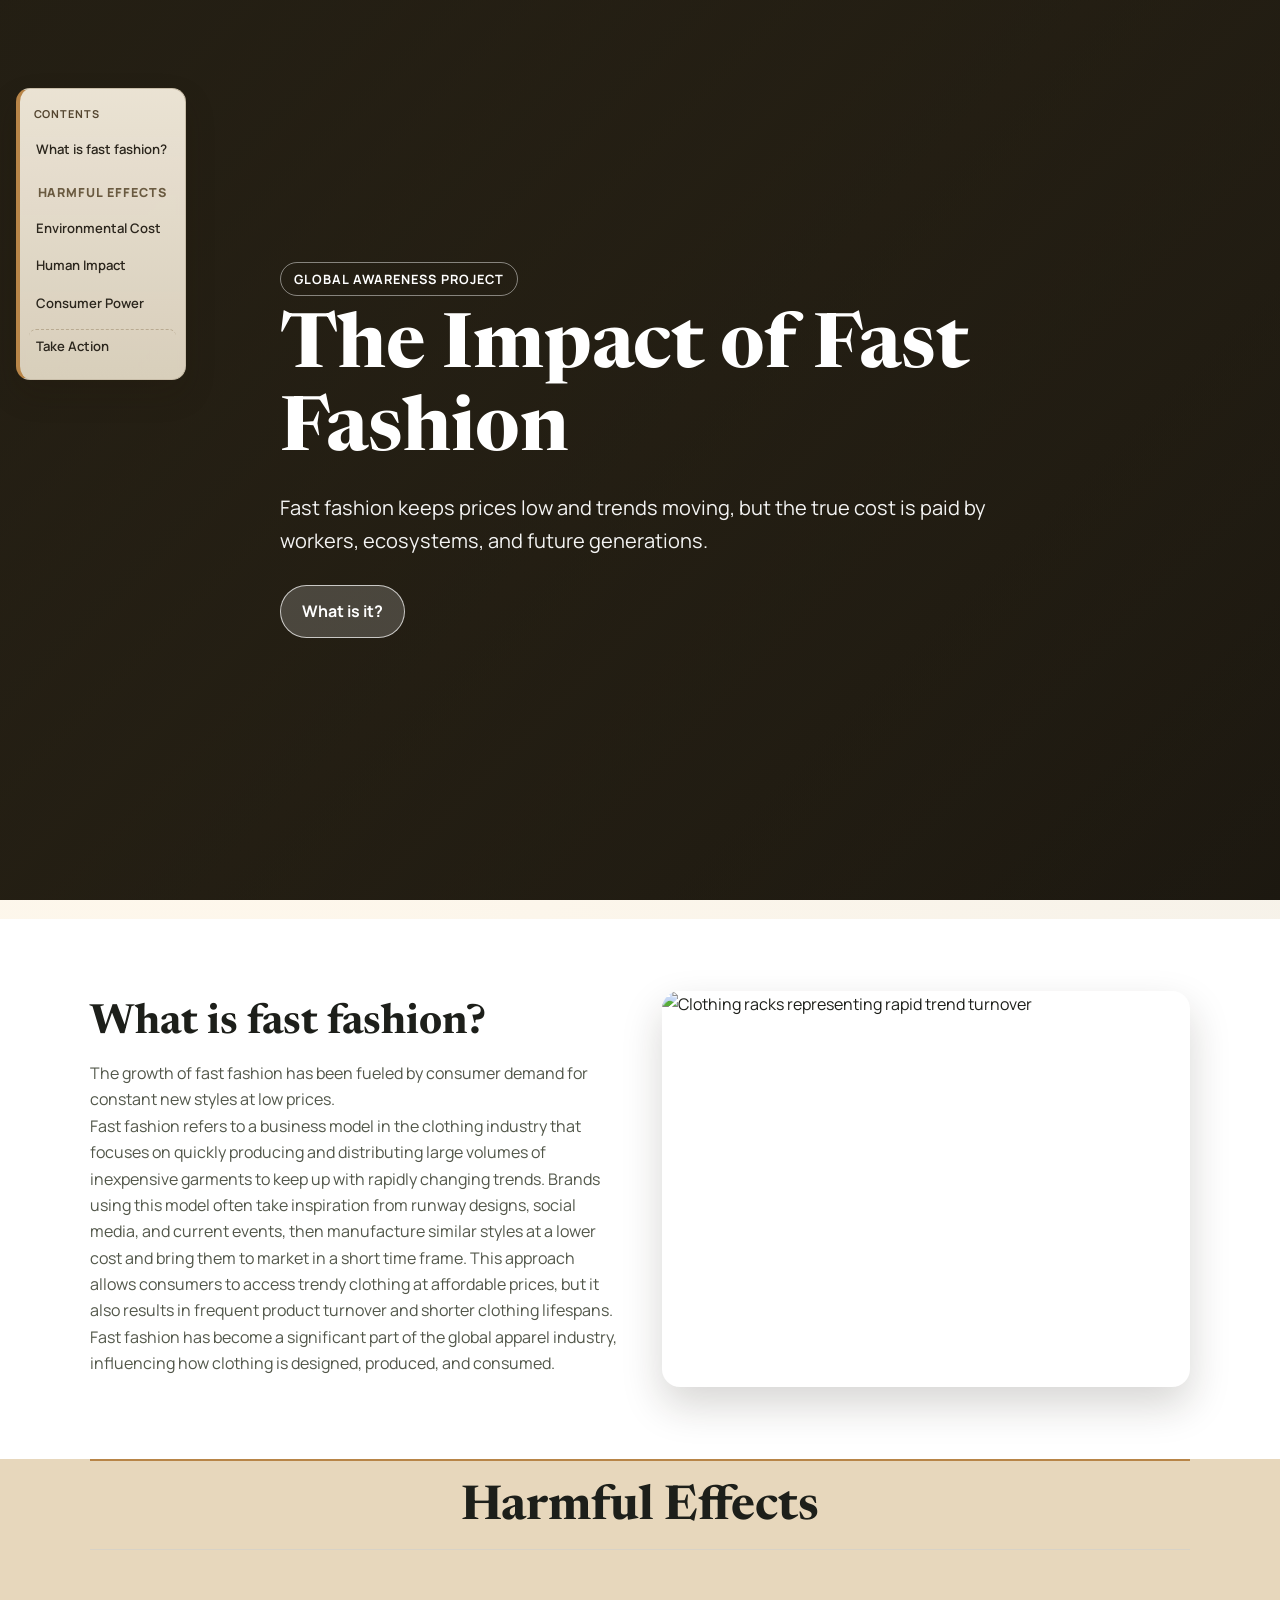
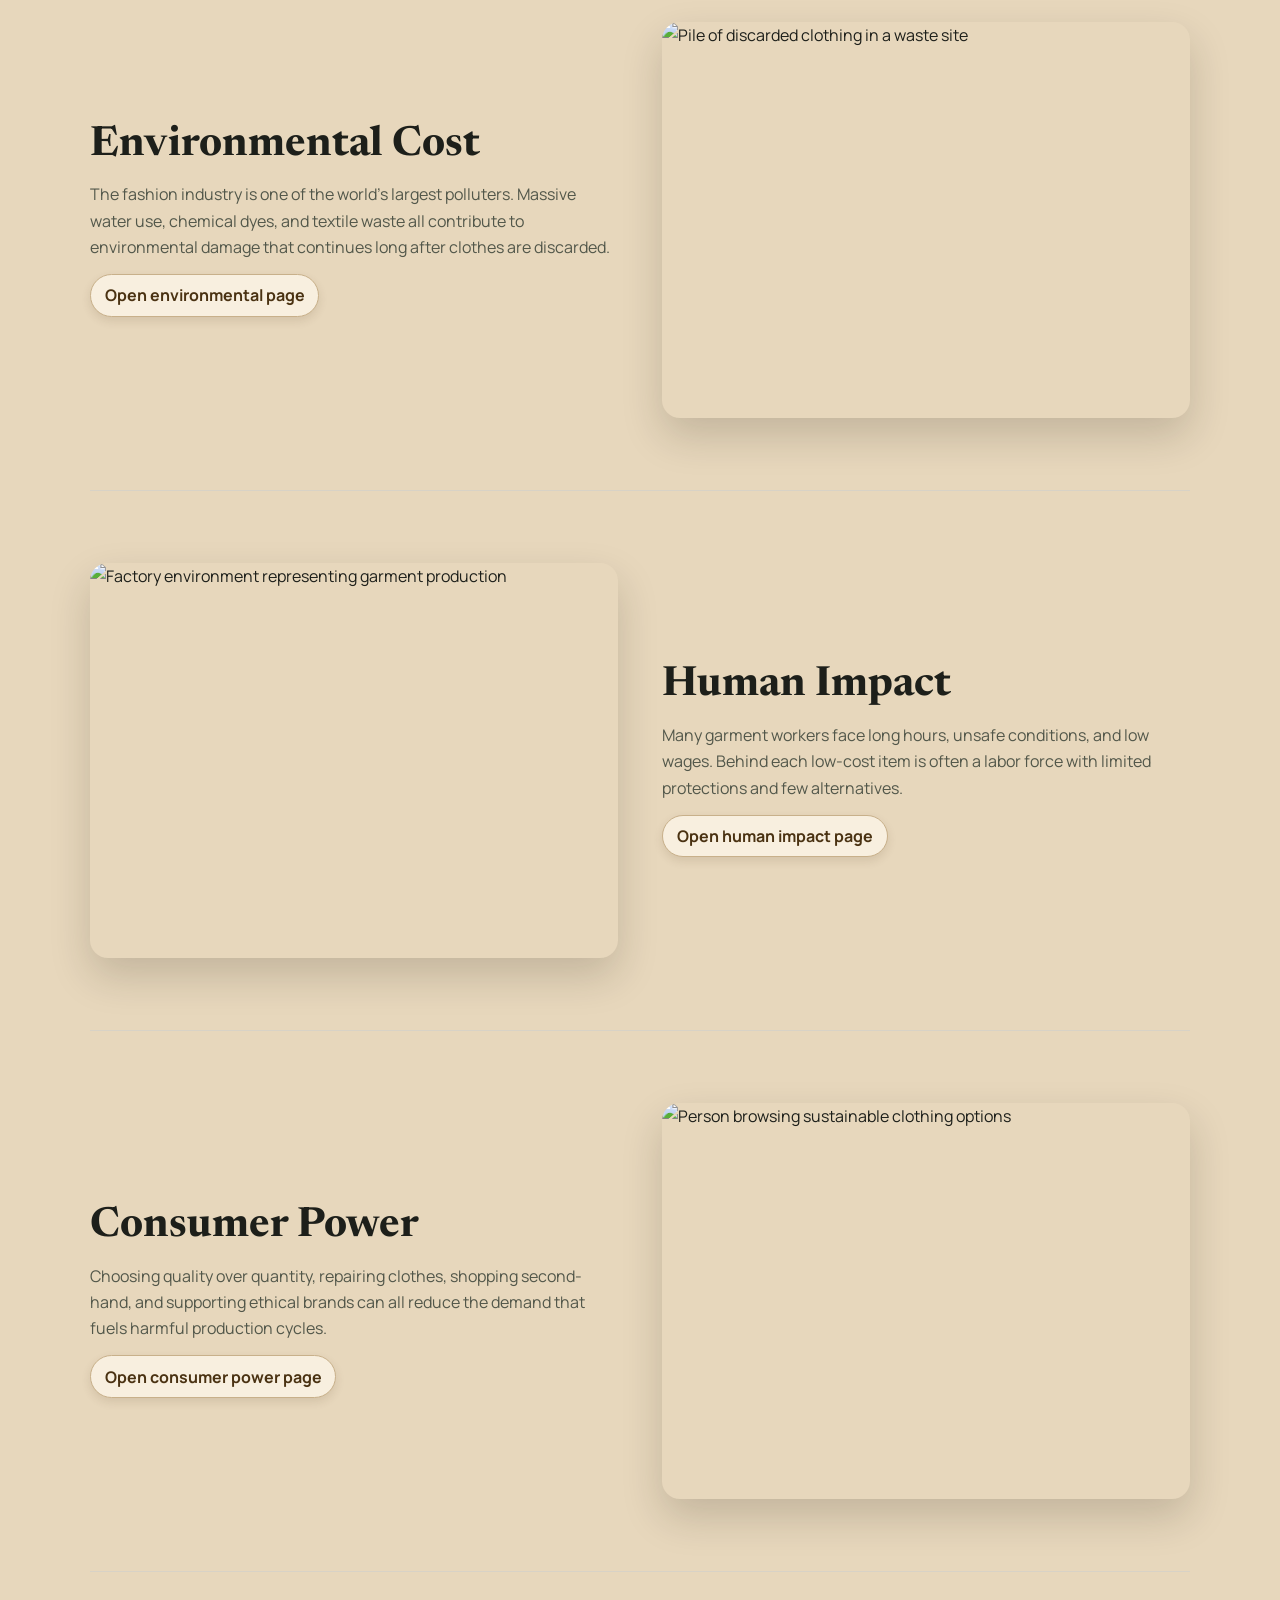
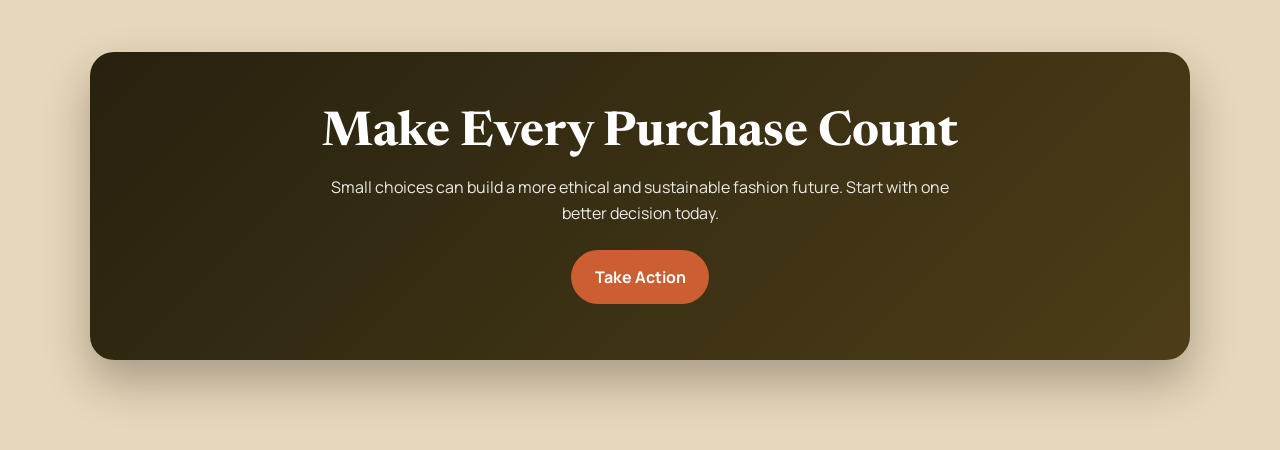
==== commit e3c38487: "modified style" ====
--- a/index.html
+++ b/index.html
@@ -36,7 +36,7 @@
           Fast fashion keeps prices low and trends moving, but the true cost is paid by workers,
           ecosystems, and future generations.
         </p>
-        <a class="hero-link" href="#what-is-fast-fashion">what is it</a>
+        <a class="hero-link" href="#what-is-fast-fashion">What is it?</a>
       </div>
     </header>
 
@@ -44,9 +44,6 @@
       <section class="content-section container reveal-section what-is-section" id="what-is-fast-fashion">
         <div class="text-block">
           <h2>What is fast fashion?</h2>
-          <p>
-            <strong>The Scale of Fast Fashion (neutral)</strong>
-          </p>
           <p>
             The growth of fast fashion has been fueled by consumer demand for constant new styles
             at low prices.
--- a/styles.css
+++ b/styles.css
@@ -107,13 +107,18 @@
   display: inline-block;
   margin-top: 0.85rem;
   text-decoration: none;
-  color: #5f3f18;
+  color: #4a3212;
   font-weight: 700;
-  border-bottom: 1px solid #b88548;
+  background: #f8efdf;
+  border: 1px solid #c8b08a;
+  border-radius: 999px;
+  padding: 0.45rem 0.85rem;
+  box-shadow: 0 4px 10px rgba(73, 52, 26, 0.12);
 }
 
 .section-link:hover {
   color: #3a2710;
+  background: #f1e3ca;
 }
 
 #what-is-fast-fashion,
@@ -217,13 +222,13 @@
 }
 
 .harmful-zone {
-  margin-top: 1rem;
+  margin-top: 0;
   background: #e7d7bc;
-  padding: 0.4rem 0 0.6rem;
+  padding: 0 0 0.6rem;
 }
 
 .harmful-effects-title {
-  margin-top: 0.6rem;
+  margin-top: 0;
   padding: 1.3rem 1.1rem 0.9rem;
   border-top: 2px solid #b88548;
   border-bottom: 1px solid var(--line);
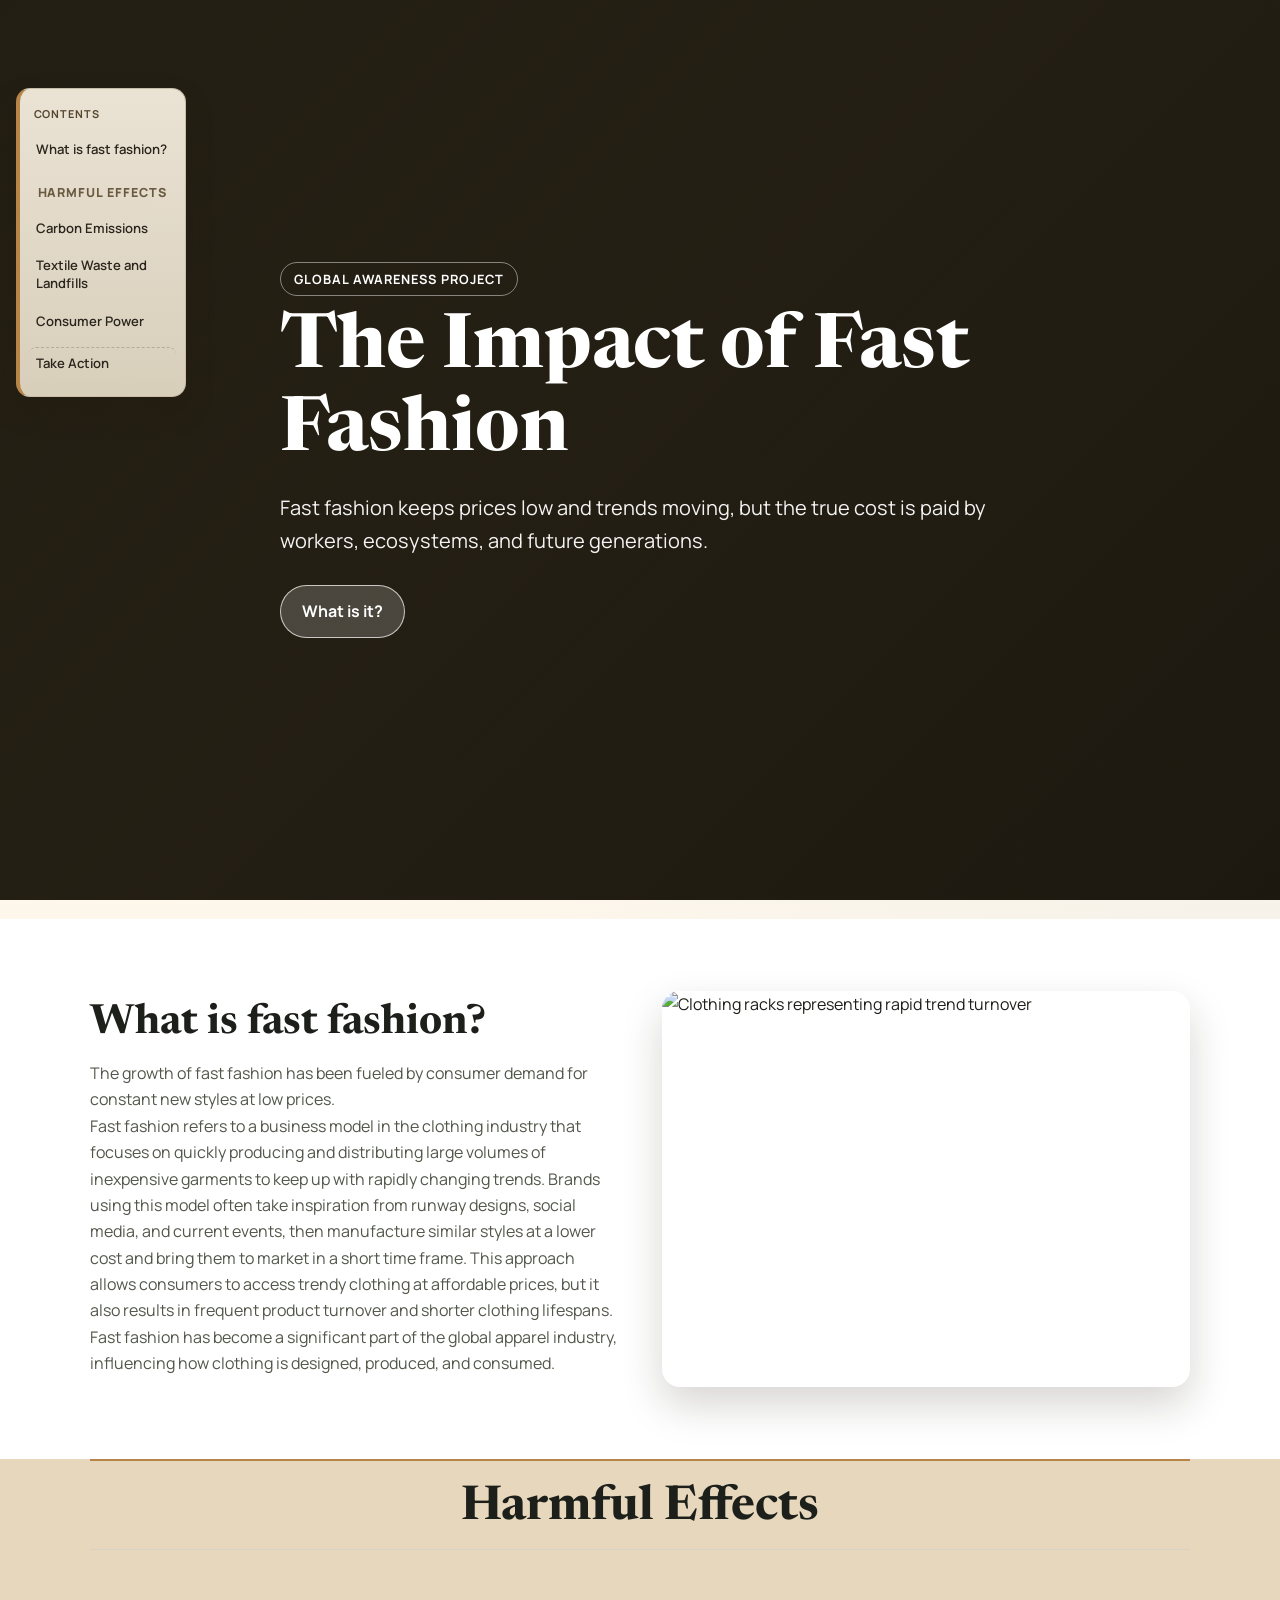
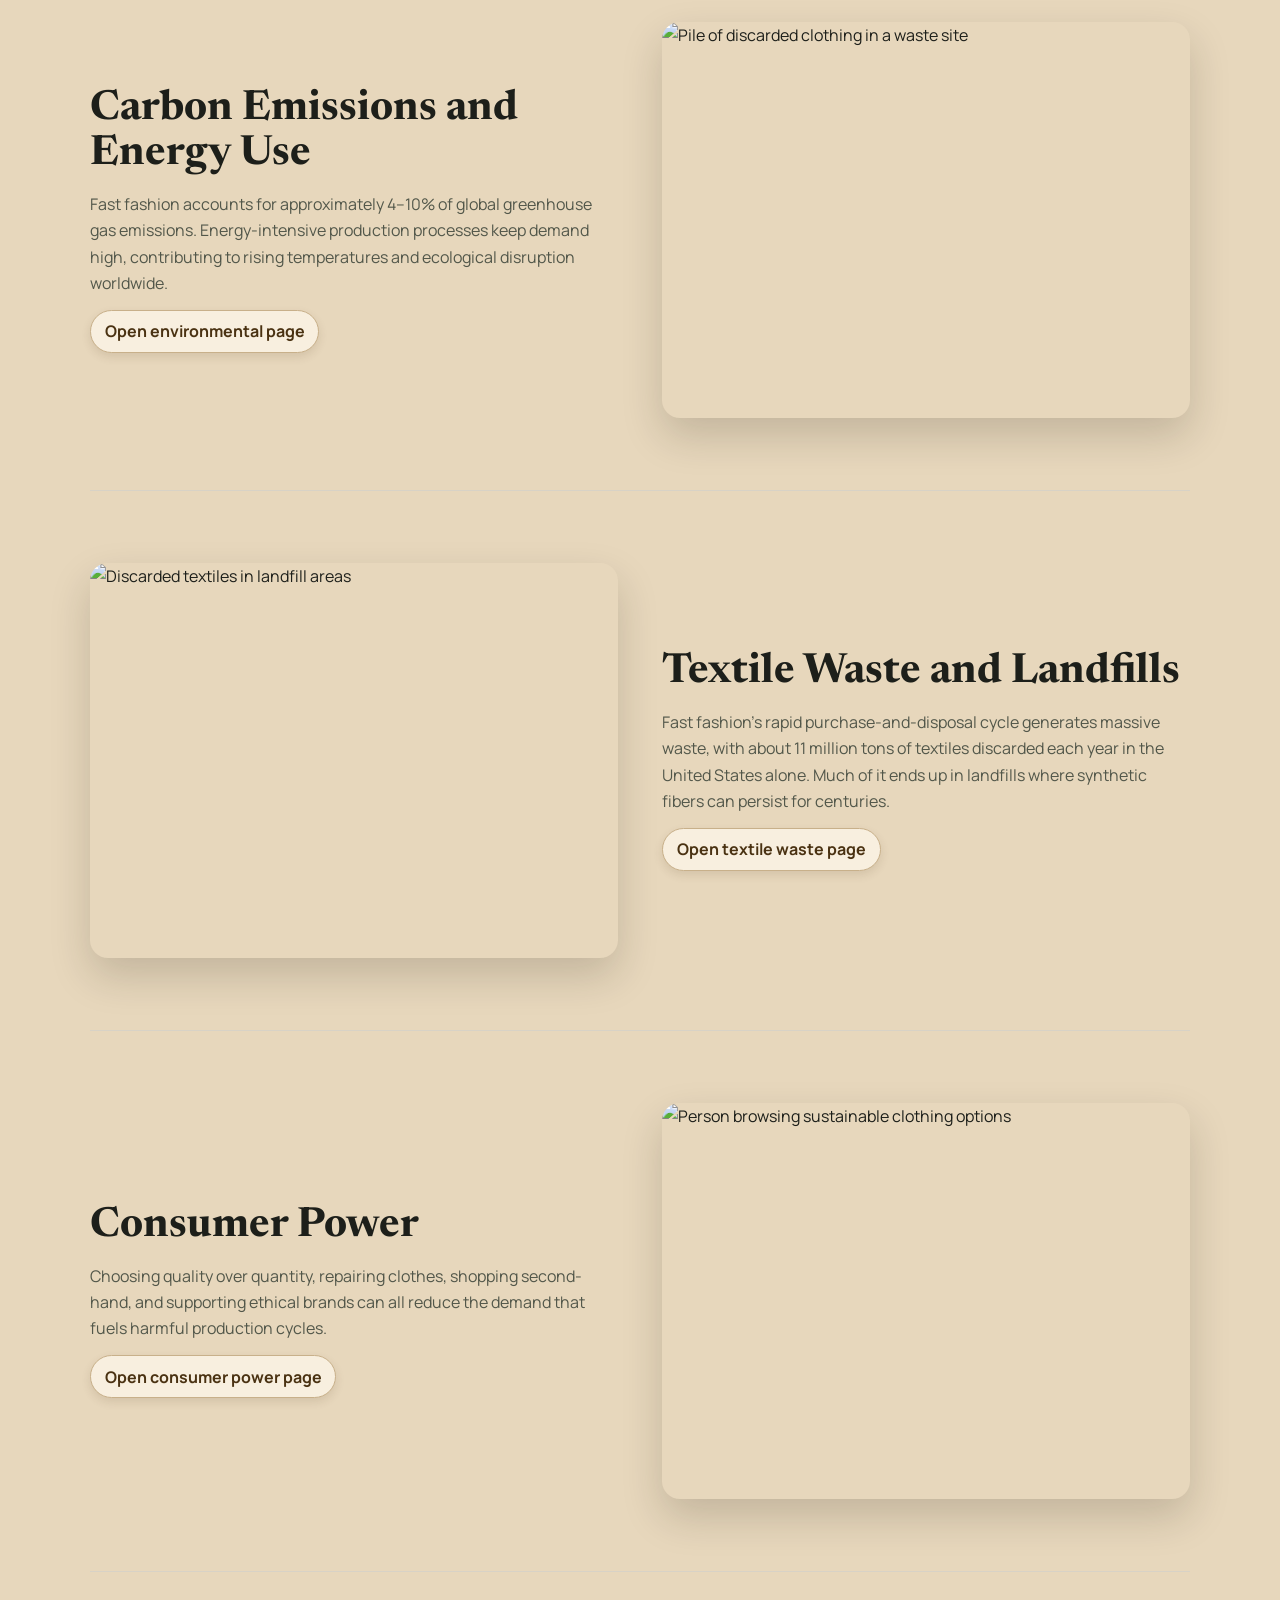
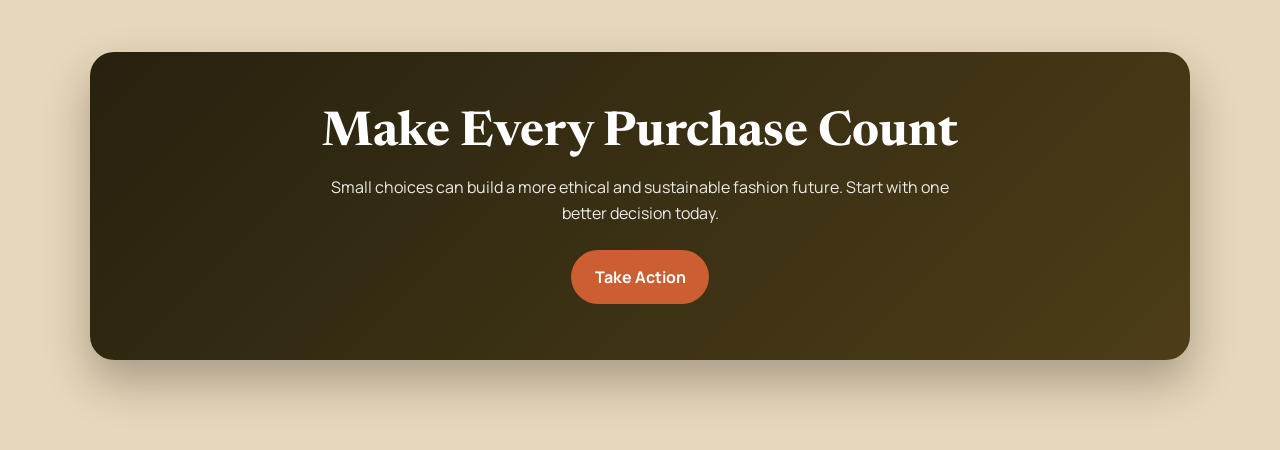
==== commit 0b19b892: "added new sections" ====
--- a/index.html
+++ b/index.html
@@ -21,8 +21,8 @@
       <p class="toc-title">Contents</p>
       <a href="#what-is-fast-fashion">What is fast fashion?</a>
       <p class="toc-group-label">HARMFUL EFFECTS</p>
-      <a href="environmental.html">Environmental Cost</a>
-      <a href="human-impact.html">Human Impact</a>
+      <a href="environmental.html">Carbon Emissions</a>
+      <a href="textile-waste.html">Textile Waste and Landfills</a>
       <a href="consumer-power.html">Consumer Power</a>
       <a class="toc-separate-link" href="take-action.html">Take Action</a>
     </nav>
@@ -77,11 +77,11 @@
 
         <section class="content-section container reveal-section" id="environmental">
           <div class="text-block">
-            <h2>Environmental Cost</h2>
+            <h2>Carbon Emissions and Energy Use</h2>
             <p>
-              The fashion industry is one of the world’s largest polluters. Massive water use,
-              chemical dyes, and textile waste all contribute to environmental damage that continues
-              long after clothes are discarded.
+              Fast fashion accounts for approximately 4–10% of global greenhouse gas emissions.
+              Energy-intensive production processes keep demand high, contributing to rising
+              temperatures and ecological disruption worldwide.
             </p>
             <p><a class="section-link" href="environmental.html">Open environmental page</a></p>
           </div>
@@ -95,20 +95,21 @@
           </div>
         </section>
 
-        <section class="content-section reverse container reveal-section" id="human">
+        <section class="content-section reverse container reveal-section" id="textile">
           <div class="text-block">
-            <h2>Human Impact</h2>
+            <h2>Textile Waste and Landfills</h2>
             <p>
-              Many garment workers face long hours, unsafe conditions, and low wages. Behind each
-              low-cost item is often a labor force with limited protections and few alternatives.
+              Fast fashion's rapid purchase-and-disposal cycle generates massive waste, with about
+              11 million tons of textiles discarded each year in the United States alone. Much of
+              it ends up in landfills where synthetic fibers can persist for centuries.
             </p>
-            <p><a class="section-link" href="human-impact.html">Open human impact page</a></p>
+            <p><a class="section-link" href="textile-waste.html">Open textile waste page</a></p>
           </div>
           <div class="image-block">
             <img
-              src="https://via.placeholder.com/1200x800?text=Add+Human+Impact+Image+URL"
-              data-image-key="human"
-              alt="Factory environment representing garment production"
+              src="https://via.placeholder.com/1200x800?text=Add+Textile+Waste+Image+URL"
+              data-image-key="textile"
+              alt="Discarded textiles in landfill areas"
               loading="lazy"
             />
           </div>
--- a/styles.css
+++ b/styles.css
@@ -123,7 +123,7 @@
 
 #what-is-fast-fashion,
 #environmental,
-#human,
+#textile,
 #consumer,
 #action {
   scroll-margin-top: 1rem;
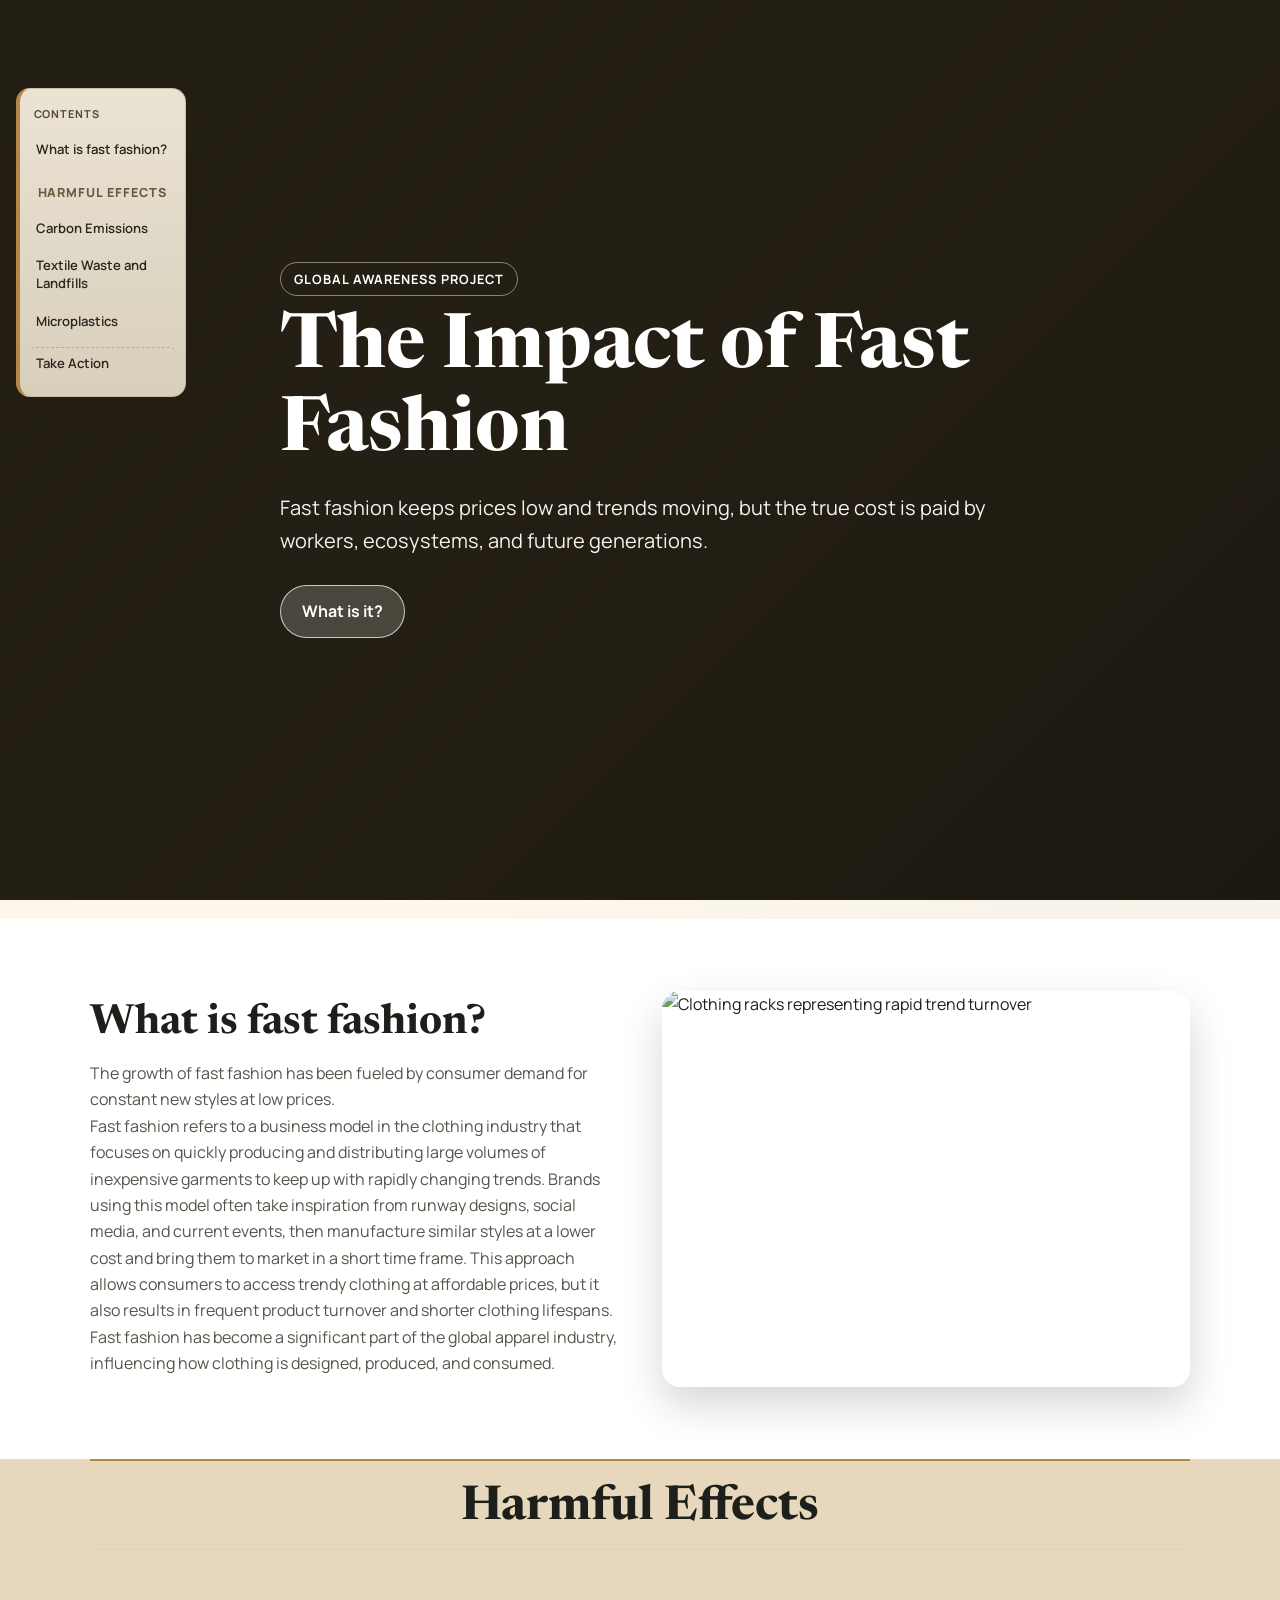
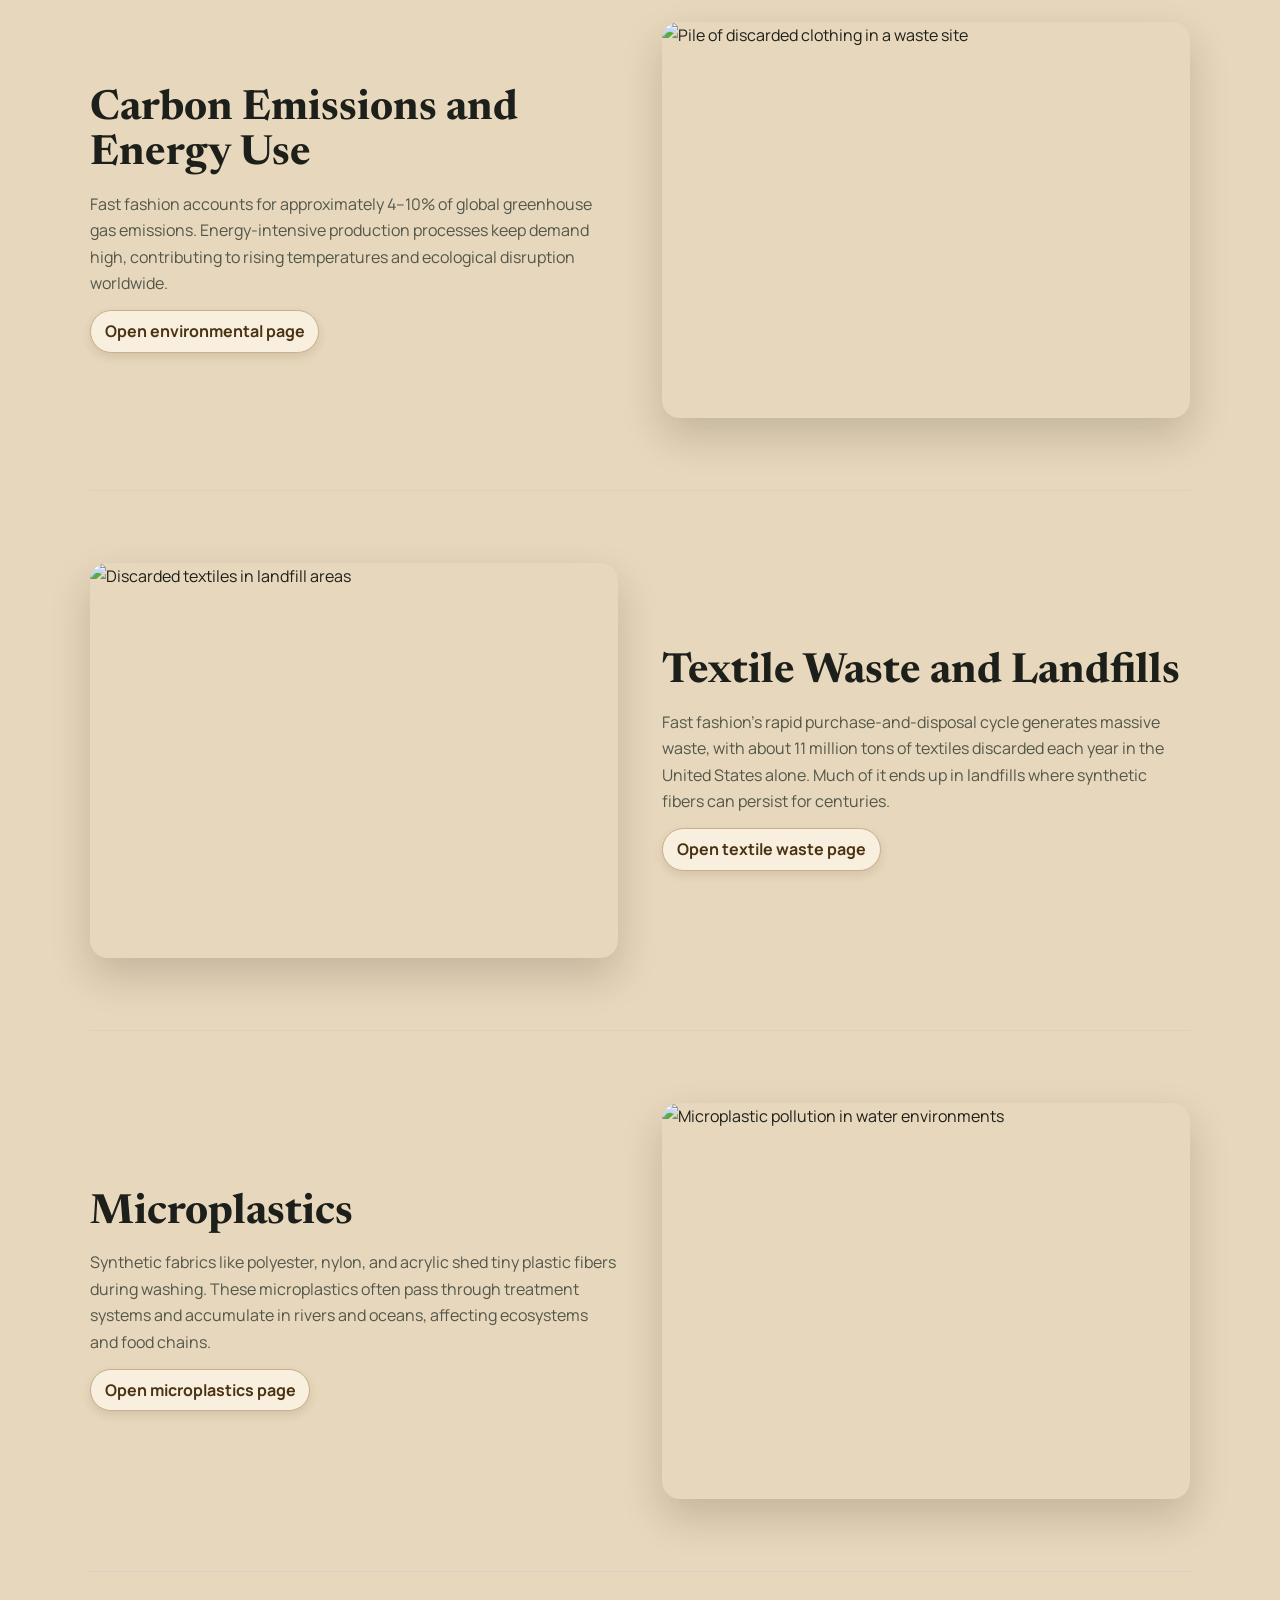
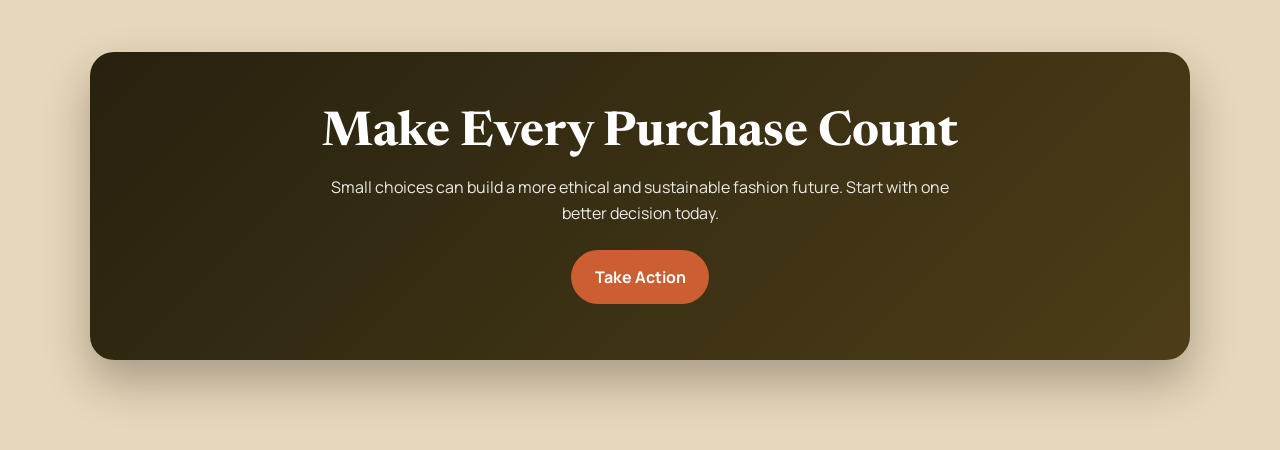
==== commit 2d4fd9fd: "added microplastic section" ====
--- a/index.html
+++ b/index.html
@@ -23,7 +23,7 @@
       <p class="toc-group-label">HARMFUL EFFECTS</p>
       <a href="environmental.html">Carbon Emissions</a>
       <a href="textile-waste.html">Textile Waste and Landfills</a>
-      <a href="consumer-power.html">Consumer Power</a>
+      <a href="consumer-power.html">Microplastics</a>
       <a class="toc-separate-link" href="take-action.html">Take Action</a>
     </nav>
 
@@ -117,18 +117,19 @@
 
         <section class="content-section container reveal-section" id="consumer">
           <div class="text-block">
-            <h2>Consumer Power</h2>
+            <h2>Microplastics</h2>
             <p>
-              Choosing quality over quantity, repairing clothes, shopping second-hand, and supporting
-              ethical brands can all reduce the demand that fuels harmful production cycles.
+              Synthetic fabrics like polyester, nylon, and acrylic shed tiny plastic fibers during
+              washing. These microplastics often pass through treatment systems and accumulate in
+              rivers and oceans, affecting ecosystems and food chains.
             </p>
-            <p><a class="section-link" href="consumer-power.html">Open consumer power page</a></p>
+            <p><a class="section-link" href="consumer-power.html">Open microplastics page</a></p>
           </div>
           <div class="image-block">
             <img
               src="https://via.placeholder.com/1200x800?text=Add+Consumer+Power+Image+URL"
-              data-image-key="consumer"
-              alt="Person browsing sustainable clothing options"
+              data-image-key="microplastics-home"
+              alt="Microplastic pollution in water environments"
               loading="lazy"
             />
           </div>
--- a/styles.css
+++ b/styles.css
@@ -333,9 +333,20 @@
   text-align: center;
 }
 
+.subpage-image {
+  width: 50%;
+  max-width: 520px;
+  min-width: 260px;
+}
+
 @media (max-width: 860px) {
   .toc {
     display: none;
+  }
+
+  .subpage-image {
+    width: 100%;
+    min-width: 0;
   }
 
   .content-section,
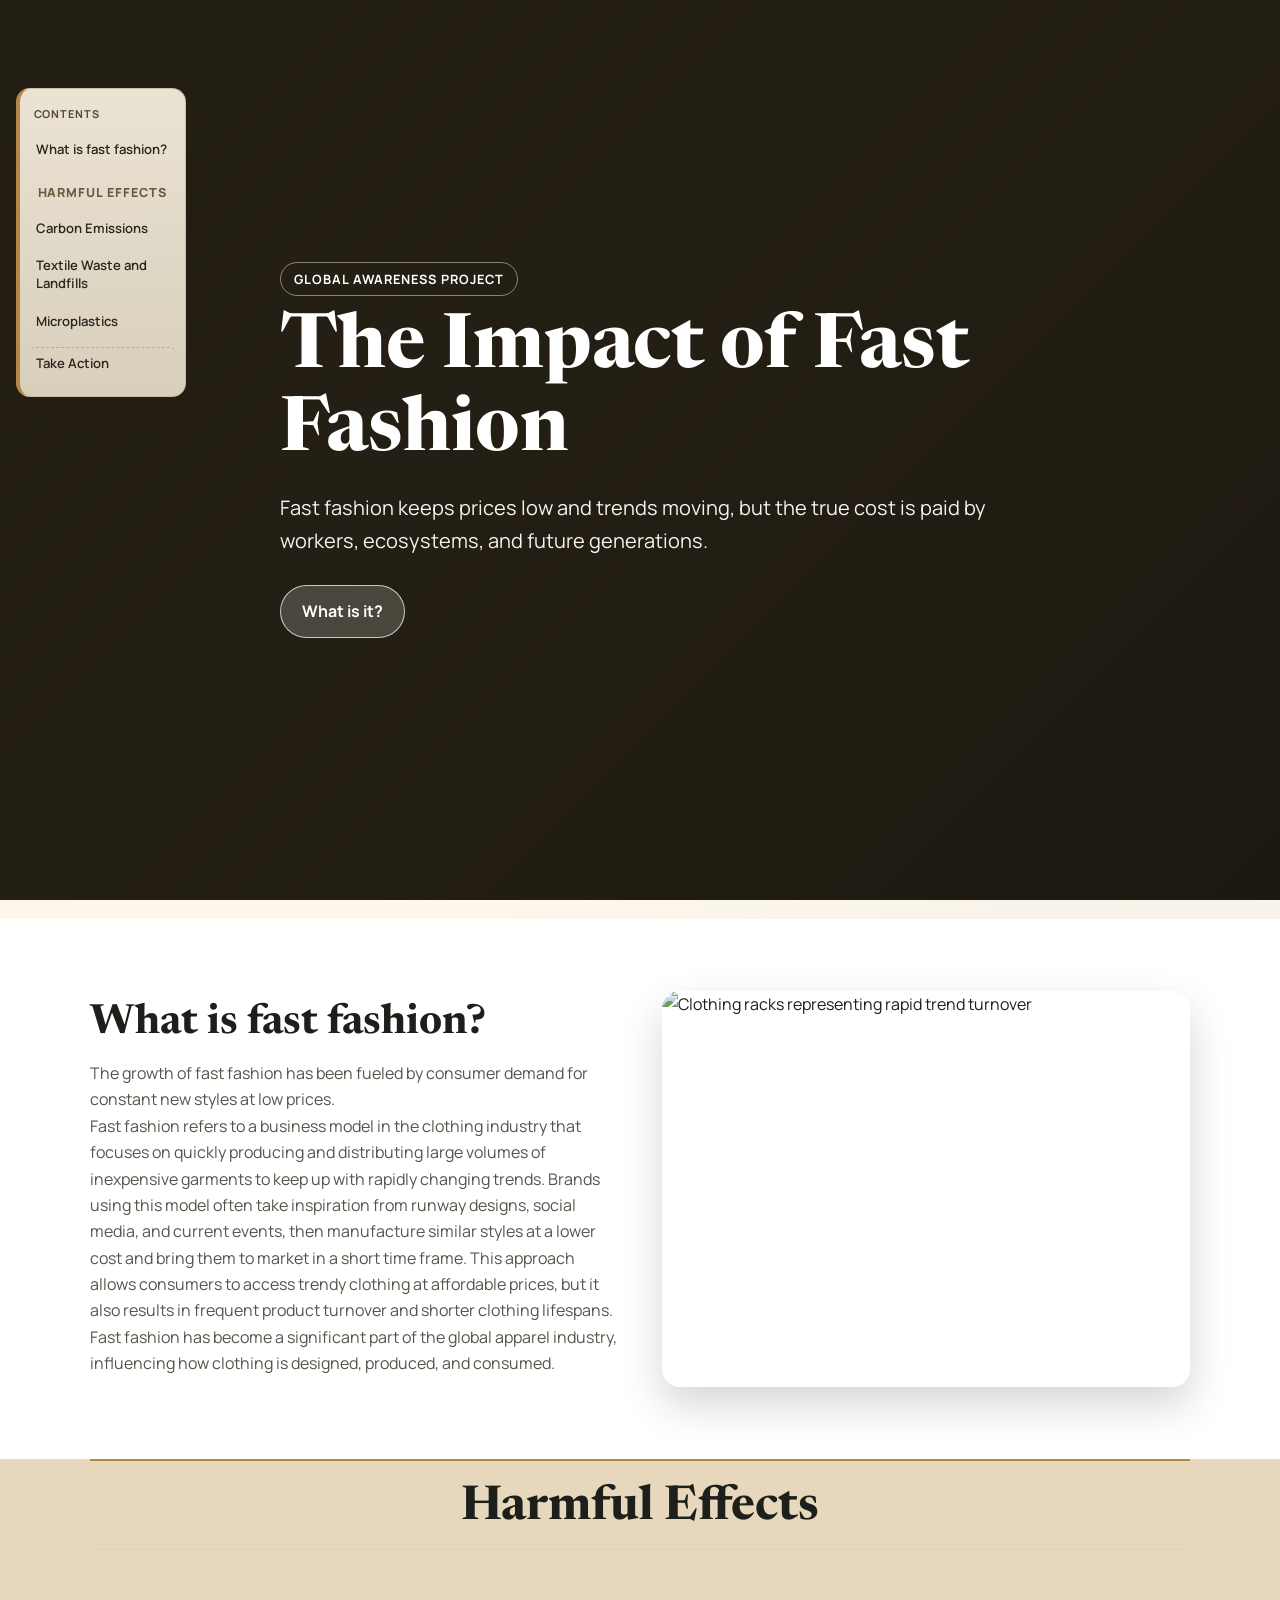
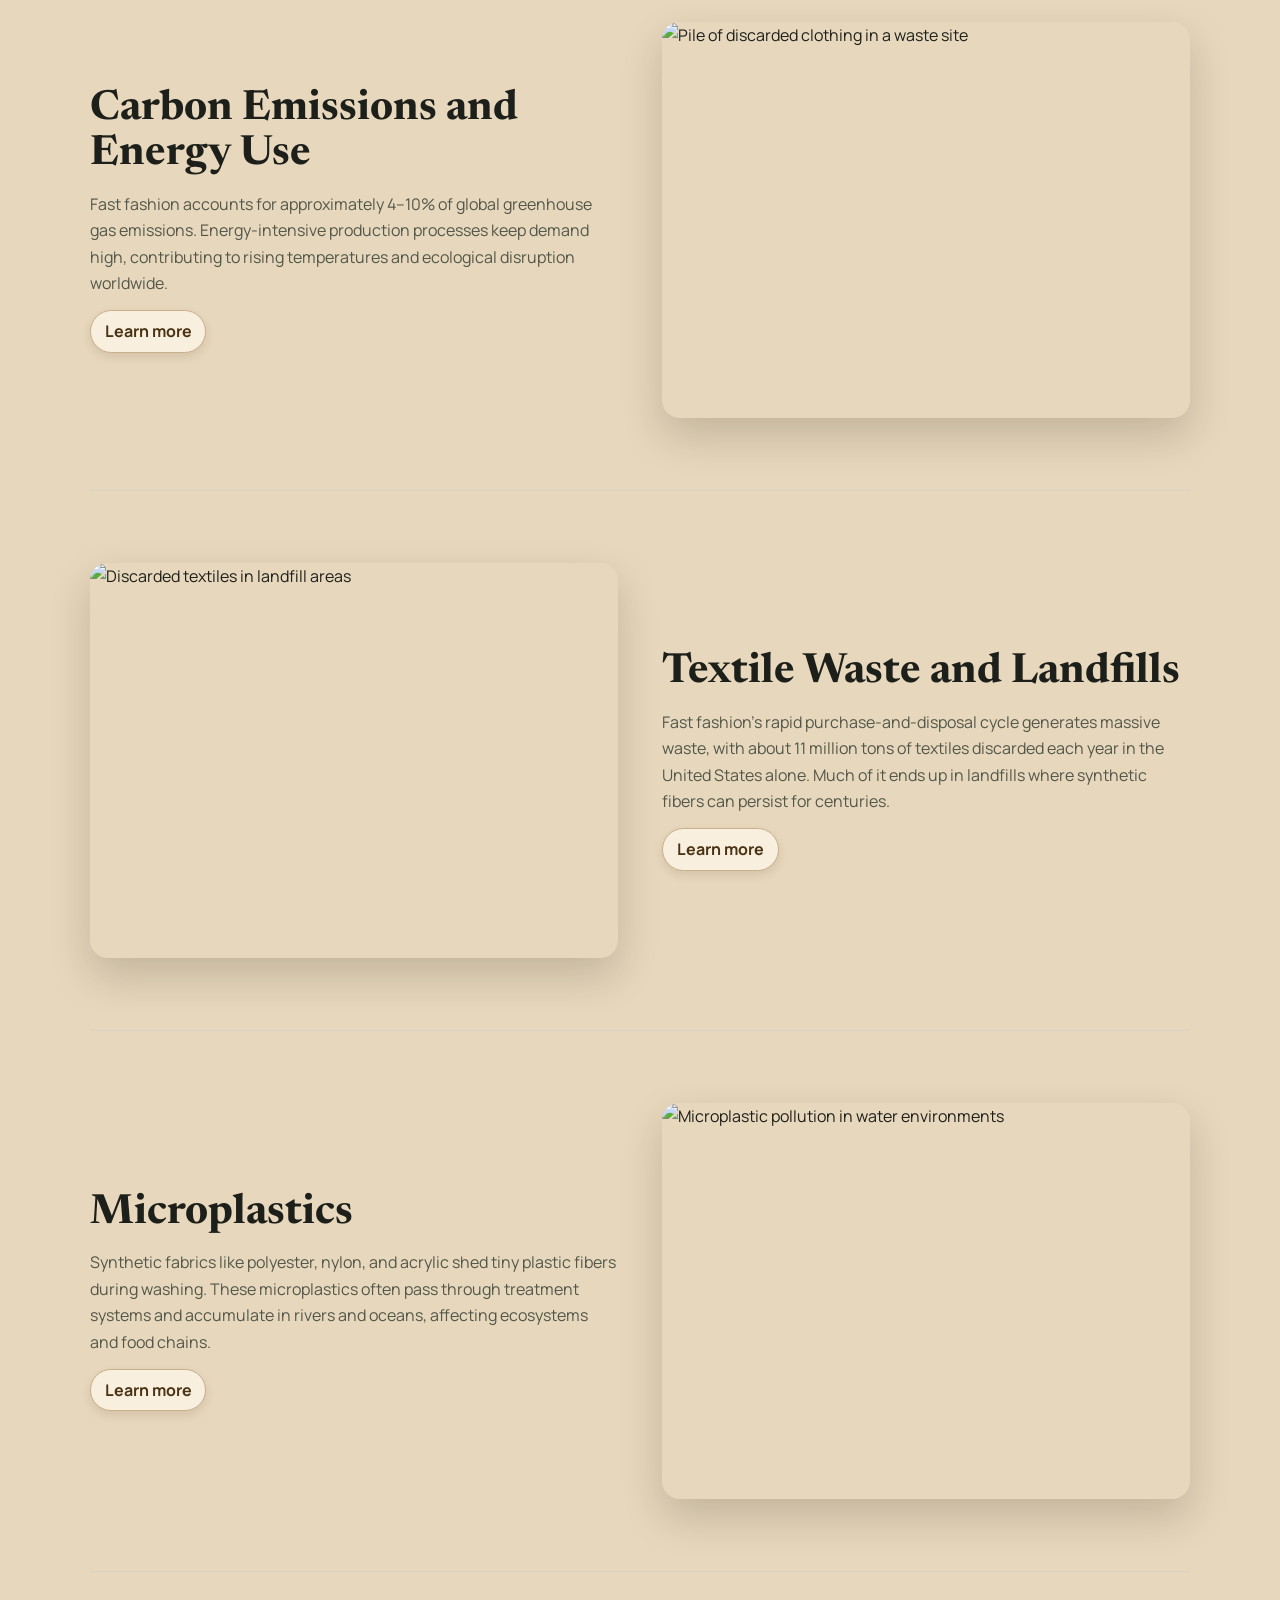
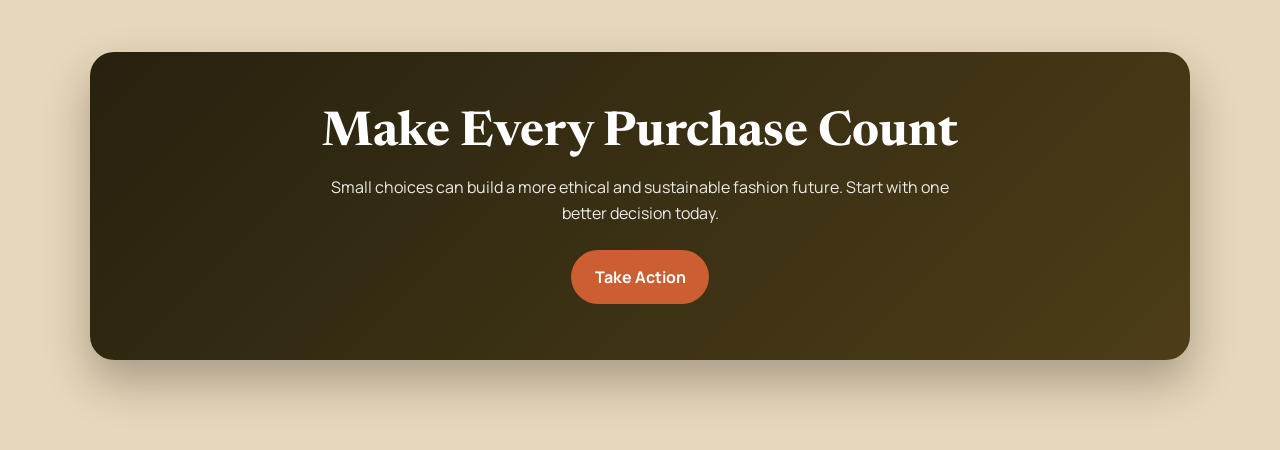
==== commit 7517cd6e: "changed buttons to "learn more"" ====
--- a/index.html
+++ b/index.html
@@ -83,7 +83,7 @@
               Energy-intensive production processes keep demand high, contributing to rising
               temperatures and ecological disruption worldwide.
             </p>
-            <p><a class="section-link" href="environmental.html">Open environmental page</a></p>
+            <p><a class="section-link" href="environmental.html">Learn more</a></p>
           </div>
           <div class="image-block">
             <img
@@ -103,7 +103,7 @@
               11 million tons of textiles discarded each year in the United States alone. Much of
               it ends up in landfills where synthetic fibers can persist for centuries.
             </p>
-            <p><a class="section-link" href="textile-waste.html">Open textile waste page</a></p>
+            <p><a class="section-link" href="textile-waste.html">Learn more</a></p>
           </div>
           <div class="image-block">
             <img
@@ -123,7 +123,7 @@
               washing. These microplastics often pass through treatment systems and accumulate in
               rivers and oceans, affecting ecosystems and food chains.
             </p>
-            <p><a class="section-link" href="consumer-power.html">Open microplastics page</a></p>
+            <p><a class="section-link" href="consumer-power.html">Learn more</a></p>
           </div>
           <div class="image-block">
             <img
